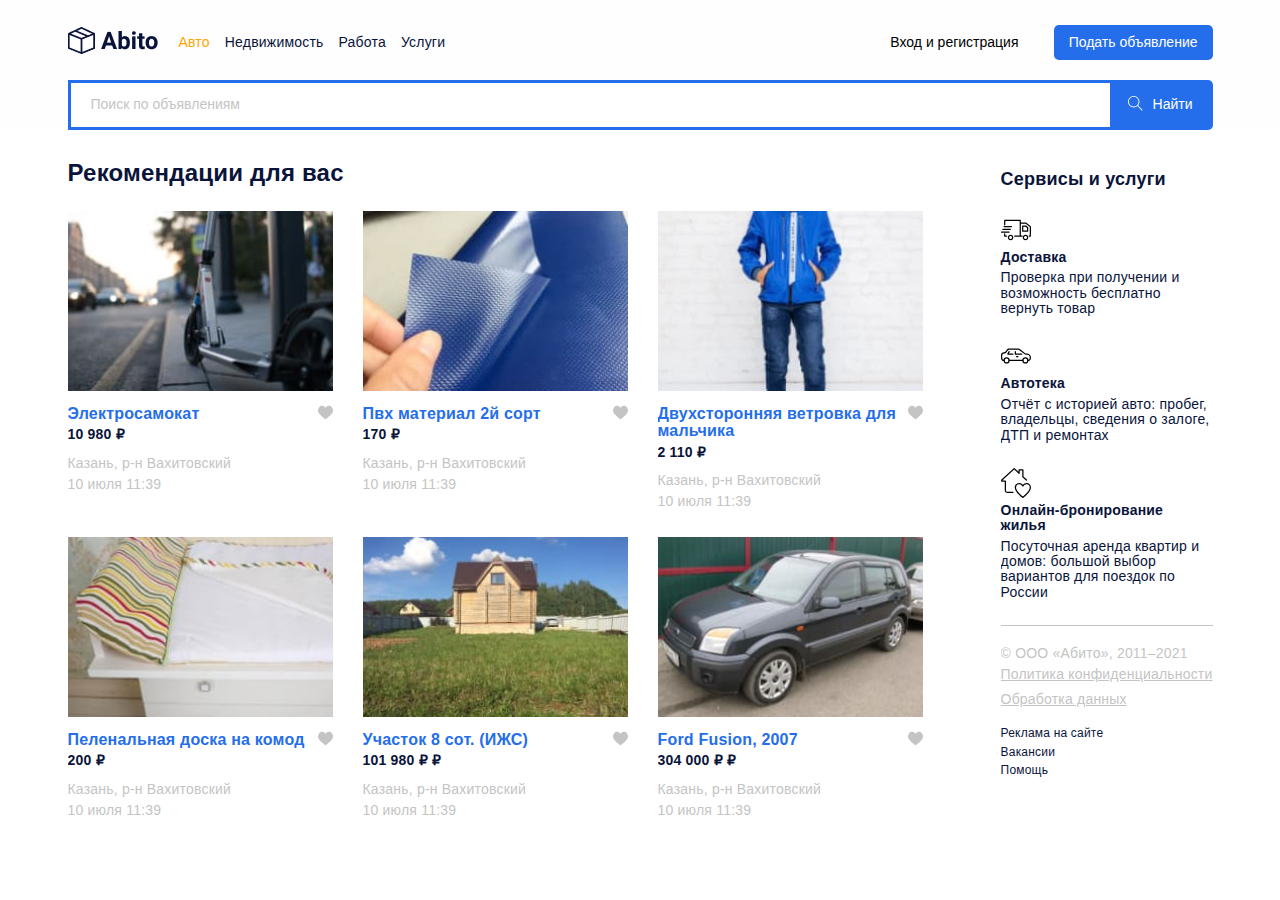
==== index.html @ f9b9673d "Add files via upload" ====
<!DOCTYPE html>
<html lang="ru">

<head>
    <meta charset="UTF-8">
    <meta http-equiv="X-UA-Compatible" content="IE=edge">
    <meta name="viewport" content="width=device-width, initial-scale=1.0">
    <title>Abito</title>
    <link rel="shortcut icon" href="images/favicon.png" type="image/x-icon">
    <link rel="shortcut icon" href="https://yoursite.ru/favicon.png" type="image/x-icon">
    <link rel="stylesheet" href="css/style.min.css">
</head>

<body>
    <header class="header">
        <div class="container">
            <nav class="menu">
                <div class="menu__bar">
                    <a class="menu__link" href="#">
                        <img class="menu__logo" src="images/logo.png" alt="logo">
                    </a>
                    <button class="menu__btn" type="button">
                        <span></span>
                        <span class="sr-only">open menu</span>
                    </button>
                    <ul class="menu__items">
                        <li class="menu__item">
                            <a class="menu__link menu__link--active" href="#">
                                Авто
                            </a>
                        </li>
                        <li class="menu__item">
                            <a class="menu__link" href="#">
                                Недвижимость
                            </a>
                        </li>
                        <li class="menu__item">
                            <a class="menu__link" href="#">
                                Работа
                            </a>
                        </li>
                        <li class="menu__item">
                            <a class="menu__link" href="#">
                                Услуги
                            </a>
                        </li>
                    </ul>
                </div>
                <div class="nav">
                    <button class="nav__link nav__link--registrar" type="button">
                        Вход и регистрация
                    </button>
                    <button class="nav__link nav__link--submit" type="button">
                        Подать объявление
                    </button>
                </div>
            </nav>

            <form class="form">
                <label class="sr-only" for="search-input">
                    Поиск по объявлениям</label>
                <input class="form__input" type="text" id="search-input" placeholder="Поиск по объявлениям" name="search" required>
                <button class="form__search">
                    Найти
                </button>
            </form>
        </div>
    </header>

    <main class="maim">
        <h1 class="sr-only">сайт для продаж вещей</h1>
        <section class="recommendations">
            <div class="container">
                <div class="recommendations__inner">
                    <div class="recommendations-card">
                        <h2 class="recommendations__title">
                            Рекомендации для вас
                        </h2>
                        <ul class="recommendations__list">
                            <li class="recommendations__item">
                                <article class="recommendations__card product-card">
                                    <a class="recommendations__link" href="product.html">
                                        <img class="recommendations__img" src="images/recommendations/1.jpg" alt="Электросамокат">
                                    </a>
                                    <div class="recommendations__inner">

                                        <a class="recommendatoons__link" href="product.html">
                                            <h3 class="recommendations__subtitle">
                                                Электросамокат
                                            </h3>
                                        </a>
                                        <svg class="recommendations__svg">
                                            <path
                                                d=" M13.81 2.12631C13.0336 1.28414 11.9681 0.820312 10.8097 0.820312C9.94389 0.820312 9.15092 1.09406 8.45284 1.63387C8.10059 1.90636 7.78141 2.23972 7.5 2.62882C7.2187 2.23984 6.89941 1.90636
                                                6.54705 1.63387C5.84908 1.09406 5.05611 0.820312 4.19025 0.820312C3.03188 0.820312 1.96632 1.28414 1.18984 2.12631C0.42263 2.95864 0 4.09573 0 5.32825C0 6.59683 0.472755 7.75806 1.48773 8.98281C2.39571 10.0784
                                                3.70068 11.1905 5.21187 12.4783C5.72788 12.9181 6.31279 13.4166 6.92013 13.9476C7.08057 14.0881 7.28645 14.1655 7.5 14.1655C7.71343 14.1655 7.91943 14.0881 8.07964 13.9478C8.68698 13.4167 9.27223 12.918 9.78848
                                                12.478C11.2994 11.1904 12.6044 10.0784 13.5124 8.9827C14.5274 7.75806 15 6.59683 15 5.32814C15 4.09573 14.5774 2.95864 13.81 2.12631Z "
                                                fill=" #C4C4C4 " />
                                        </svg>
                                        <span class="sr-only">favorites</span>
                                    </div>
                                    <p class="recommendations__price">
                                        10 980 <span>₽</span>
                                    </p>
                                    <p class="recommendations__info">
                                        Казань, р-н Вахитовский
                                        <time class="recommendations__time" datetime="2021-07-23T19:11:39+03:00">
                                            10 июля 11:39
                                        </time>
                                    </p>
                                </article>
                            </li>
                            <li class="recommendations__item">
                                <article class="recommendations__card product-card">
                                    <a class="recommendations__link" href="product.html">
                                        <img class="recommendations__img" src=" images/recommendations/2.jpg" alt="материал">
                                    </a>
                                    <div class="recommendations__inner">
                                        <a class="recommendatoons__link" href="product.html">
                                            <h3 class="recommendations__subtitle">
                                                Пвх материал 2й сорт
                                            </h3>
                                        </a>
                                        <svg class="recommendations__svg">
                                            <path
                                                d=" M13.81 2.12631C13.0336 1.28414 11.9681 0.820312 10.8097 0.820312C9.94389 0.820312 9.15092 1.09406 8.45284 1.63387C8.10059 1.90636 7.78141 2.23972 7.5 2.62882C7.2187 2.23984 6.89941 1.90636
                                                6.54705 1.63387C5.84908 1.09406 5.05611 0.820312 4.19025 0.820312C3.03188 0.820312 1.96632 1.28414 1.18984 2.12631C0.42263 2.95864 0 4.09573 0 5.32825C0 6.59683 0.472755 7.75806 1.48773 8.98281C2.39571 10.0784
                                                3.70068 11.1905 5.21187 12.4783C5.72788 12.9181 6.31279 13.4166 6.92013 13.9476C7.08057 14.0881 7.28645 14.1655 7.5 14.1655C7.71343 14.1655 7.91943 14.0881 8.07964 13.9478C8.68698 13.4167 9.27223 12.918 9.78848
                                                12.478C11.2994 11.1904 12.6044 10.0784 13.5124 8.9827C14.5274 7.75806 15 6.59683 15 5.32814C15 4.09573 14.5774 2.95864 13.81 2.12631Z "
                                                fill=" #C4C4C4 " />
                                        </svg>
                                        <span class="sr-only">favorites</span>
                                    </div>
                                    <p class="recommendations__price">
                                        170 <span>₽</span>
                                    </p>
                                    <p class="recommendations__info">
                                        Казань, р-н Вахитовский
                                        <time class="recommendations__time" datetime="2021-07-23T19:11:39+03:00">
                                            10 июля 11:39
                                        </time>
                                        <!--тут возможно не правильная структура с описанием и отступ там лин хейдж-->
                                    </p>
                                </article>
                            </li>
                            <li class="recommendations__item">
                                <article class="recommendations__card product-card">
                                    <a class="recommendations__link" href="product.html">
                                        <img class="recommendations__img" src="images/recommendations/3.jpg" alt="Электросамокат">
                                    </a>
                                    <div class="recommendations__inner">
                                        <a class="recommendatoons__link" href="product.html">
                                            <h3 class="recommendations__subtitle ">
                                                Двухсторонняя ветровка для мальчика
                                            </h3>
                                        </a>
                                        <svg class="recommendations__svg">
                                            <path
                                                d=" M13.81 2.12631C13.0336 1.28414 11.9681 0.820312 10.8097 0.820312C9.94389 0.820312 9.15092 1.09406 8.45284 1.63387C8.10059 1.90636 7.78141 2.23972 7.5 2.62882C7.2187 2.23984 6.89941 1.90636 6.54705
                                                1.63387C5.84908 1.09406 5.05611 0.820312 4.19025 0.820312C3.03188 0.820312 1.96632 1.28414 1.18984 2.12631C0.42263 2.95864 0 4.09573 0 5.32825C0 6.59683 0.472755 7.75806 1.48773 8.98281C2.39571 10.0784 3.70068
                                                11.1905 5.21187 12.4783C5.72788 12.9181 6.31279 13.4166 6.92013 13.9476C7.08057 14.0881 7.28645 14.1655 7.5 14.1655C7.71343 14.1655 7.91943 14.0881 8.07964 13.9478C8.68698 13.4167 9.27223 12.918 9.78848 12.478C11.2994
                                                11.1904 12.6044 10.0784 13.5124 8.9827C14.5274 7.75806 15 6.59683 15 5.32814C15 4.09573 14.5774 2.95864 13.81 2.12631Z "
                                                fill=" #C4C4C4 " />
                                        </svg>
                                        <span class="sr-only">favorites</span>
                                    </div>
                                    <p class="recommendations__price">
                                        2 110 <span>₽</span>
                                    </p>
                                    <p class="recommendations__info">
                                        Казань, р-н Вахитовский

                                        <time class="recommendations__time" datetime="2021-07-23T19:11:39+03:00">
                                            10 июля 11:39
                                        </time>
                                    </p>
                                </article>
                            </li>
                            <li class="recommendations__item">
                                <article class="recommendations__card product-card">
                                    <a class="recommendations__link" href="product.html">
                                        <img class="recommendations__img" src=" images/recommendations/4.jpg" alt="Электросамокат">
                                    </a>
                                    <div class="recommendations__inner">
                                        <a class="recommendations__link" href="product.html">
                                            <h3 class="recommendations__subtitle">
                                                Пеленальная доска на комод
                                            </h3>
                                        </a>
                                        <svg class="recommendations__svg">
                                            <path
                                                d=" M13.81 2.12631C13.0336 1.28414 11.9681 0.820312 10.8097 0.820312C9.94389 0.820312 9.15092 1.09406 8.45284 1.63387C8.10059 1.90636 7.78141 2.23972 7.5 2.62882C7.2187 2.23984
                                                6.89941 1.90636 6.54705 1.63387C5.84908 1.09406 5.05611 0.820312 4.19025 0.820312C3.03188 0.820312 1.96632 1.28414 1.18984 2.12631C0.42263 2.95864 0 4.09573 0 5.32825C0 6.59683 0.472755 7.75806 1.48773 8.98281C2.39571
                                                10.0784 3.70068 11.1905 5.21187 12.4783C5.72788 12.9181 6.31279 13.4166 6.92013 13.9476C7.08057 14.0881 7.28645 14.1655 7.5 14.1655C7.71343 14.1655 7.91943 14.0881 8.07964 13.9478C8.68698 13.4167 9.27223 12.918
                                                9.78848 12.478C11.2994 11.1904 12.6044 10.0784 13.5124 8.9827C14.5274 7.75806 15 6.59683 15 5.32814C15 4.09573 14.5774 2.95864 13.81 2.12631Z "
                                                fill="#C4C4C4" />
                                        </svg>
                                        <span class="sr-only">favorites</span>
                                    </div>
                                    <p class="recommendations__price">
                                        200 <span>₽</span>
                                    </p>
                                    <p class="recommendations__info">
                                        Казань, р-н Вахитовский
                                        <time class="recommendations__time" datetime=" 2021-07-23T19:11:39+03:00">
                                            10 июля 11:39
                                        </time>
                                    </p>
                                </article>
                            </li>
                            <li class="recommendations__item">
                                <article class="recommendations__card product-card">
                                    <a class="recommendations__link" href="product.html">
                                        <img class="recommendations__img " src=" images/recommendations/5.jpg" alt="Участок 8 сот. (ИЖС)">
                                    </a>
                                    <div class="recommendations__inner">
                                        <a class="recommendations__link" href="product.html">
                                            <h3 class="recommendations__subtitle">
                                                Участок 8 сот. (ИЖС)
                                            </h3>
                                        </a>
                                        <svg class="recommendations__svg">
                                            <path
                                                d=" M13.81 2.12631C13.0336 1.28414 11.9681 0.820312 10.8097 0.820312C9.94389 0.820312 9.15092 1.09406 8.45284 1.63387C8.10059 1.90636 7.78141 2.23972 7.5 2.62882C7.2187 2.23984 6.89941 1.90636 6.54705
                                                1.63387C5.84908 1.09406 5.05611 0.820312 4.19025 0.820312C3.03188 0.820312 1.96632 1.28414 1.18984 2.12631C0.42263 2.95864 0 4.09573 0 5.32825C0 6.59683 0.472755 7.75806 1.48773 8.98281C2.39571 10.0784 3.70068
                                                11.1905 5.21187 12.4783C5.72788 12.9181 6.31279 13.4166 6.92013 13.9476C7.08057 14.0881 7.28645 14.1655 7.5 14.1655C7.71343 14.1655 7.91943 14.0881 8.07964 13.9478C8.68698 13.4167 9.27223 12.918 9.78848 12.478C11.2994
                                                11.1904 12.6044 10.0784 13.5124 8.9827C14.5274 7.75806 15 6.59683 15 5.32814C15 4.09573 14.5774 2.95864 13.81 2.12631Z "
                                                fill=" #C4C4C4 " />
                                        </svg>
                                        <span class="sr-only">favorites</span>
                                    </div>
                                    <p class="recommendations__price">
                                        101 980 ₽ <span>₽</span>
                                    </p>
                                    <p class="recommendations__info">
                                        Казань, р-н Вахитовский
                                        <time class="recommendations__time" datetime="2021-07-23T19:11:39+03:00">
                                            10 июля 11:39
                                        </time>
                                    </p>
                                </article>
                            </li>
                            <li class="recommendations__item">
                                <article class="recommendations__card product-card">
                                    <a class="recommendations__link" href=" # ">
                                        <img class="recommendations__img" src=" images/recommendations/6.jpg" alt="Ford Fusion, 2007">
                                    </a>
                                    <div class="recommendations__inner">
                                        <a class="recommendations__link" href="product.html">
                                            <h3 class="recommendations__subtitle">
                                                Ford Fusion, 2007
                                            </h3>
                                        </a>
                                        <svg class="recommendations__svg">
                                            <path
                                                d=" M13.81 2.12631C13.0336 1.28414 11.9681 0.820312 10.8097 0.820312C9.94389 0.820312 9.15092 1.09406 8.45284 1.63387C8.10059 1.90636 7.78141 2.23972 7.5 2.62882C7.2187 2.23984
                                                6.89941 1.90636 6.54705 1.63387C5.84908 1.09406 5.05611 0.820312 4.19025 0.820312C3.03188 0.820312 1.96632 1.28414 1.18984 2.12631C0.42263 2.95864 0 4.09573 0 5.32825C0 6.59683 0.472755 7.75806 1.48773 8.98281C2.39571
                                                10.0784 3.70068 11.1905 5.21187 12.4783C5.72788 12.9181 6.31279 13.4166 6.92013 13.9476C7.08057 14.0881 7.28645 14.1655 7.5 14.1655C7.71343 14.1655 7.91943 14.0881 8.07964 13.9478C8.68698 13.4167 9.27223 12.918
                                                9.78848 12.478C11.2994 11.1904 12.6044 10.0784 13.5124 8.9827C14.5274 7.75806 15 6.59683 15 5.32814C15 4.09573 14.5774 2.95864 13.81 2.12631Z "
                                                fill=" #C4C4C4 " />
                                        </svg>
                                        <span class="sr-only">favorites</span>
                                    </div>
                                    <p class="recommendations__price">
                                        304 000 ₽ <span>₽</span>
                                    </p>

                                    <p class="recommendations__info">
                                        Казань, р-н Вахитовский
                                        <time class="recommendations__time" datetime=" 2021-07-23T19:11:39+03:00">
                                            10 июля 11:39
                                        </time>
                                    </p>
                                </article>
                            </li>
                        </ul>
                    </div>

                    <aside class="services">
                        <h2 class="services__title">
                            Сервисы и услуги
                        </h2>
                        <ul class="services__list">
                            <li class="services__item services__item--delivery">
                                <h3 class="services__subtitle">
                                    Доставка
                                </h3>
                                <div class="services__text">
                                    <p>
                                        Проверка при получении и возможность бесплатно вернуть товар
                                    </p>
                                </div>
                            </li>

                            <li class="services__item services__item--sedan">
                                <h3 class="services__subtitle">
                                    Автотека
                                </h3>

                                <div class="services__text">
                                    <p>
                                        Отчёт с историей авто: пробег, владельцы, сведения о залоге, ДТП и ремонтах
                                    </p>
                                </div>
                            </li>

                            <li class="services__item  services__item--booking">
                                <h3 class="services__subtitle ">
                                    Онлайн-бронирование жилья
                                </h3>

                                <div class="services__text">
                                    <p>
                                        Посуточная аренда квартир и домов: большой выбор вариантов для поездок по России
                                    </p>
                                </div>
                            </li>
                        </ul>


                        <div class="nav-bar">
                            <div class="nav-bar__info">
                                <span>
                                    © ООО «Абито», 2011–2021
                                </span>
                                <span>
                                    <a class="nav-bar__link  nav-bar__link--decoration" href="#">
                                        Политика конфиденциальности
                                    </a>
                                </span>
                                <span>
                                    <a class="nav-bar__link nav-bar__link--decoration" href="#">
                                        Обработка данных
                                    </a>
                                </span>
                            </div>
                            <ul class="nav-bar__links">
                                <li class="nav-bar__item">
                                    <a class="nav-bar__link" href="#">
                                        Реклама на сайте
                                    </a>
                                </li>
                                <li class="nav-bar__item">
                                    <a class=" nav-bar__link" href="#">
                                        Вакансии
                                    </a>
                                </li>
                                <li class="nav-bar__item ">
                                    <a class="nav-bar__link" href="#">
                                        Помощь
                                    </a>
                                </li>
                            </ul>
                        </div>
                    </aside>
                </div>
            </div>
        </section>
    </main>



    <script src="js/main.min.js"></script>
</body>

</html>
---- css/style.min.css ----
@font-face{font-family:'Roboto';font-weight:700;font-style:normal;src:url("./fonts/Roboto-Bold.woff2") format("woff2"),url("./fonts/Roboto-Bold.woff") format("woff");font-display:swap}@font-face{font-family:'Roboto';font-weight:400;font-style:normal;src:url("./fonts/Regular-Bold.woff2") format("woff2"),url("./fonts/Regular-Bold.woff") format("woff");font-display:swap}html{-webkit-box-sizing:border-box;box-sizing:border-box}*,*::after,*::before{-webkit-box-sizing:inherit;box-sizing:inherit}ul,ol{padding:0}a{text-decoration:none;color:inherit}body,h1,h2,h3,h4,h5,h6,p,ul,ol,li,figure,figcaption,blockquote,dl,dd{margin:0}ul{list-style:none}img{max-width:100%}input,button,textarea,select{font:inherit}button{cursor:pointer}.slick-slider{position:relative;display:block;-webkit-box-sizing:border-box;box-sizing:border-box;-webkit-touch-callout:none;-webkit-user-select:none;-moz-user-select:none;-ms-user-select:none;user-select:none;-ms-touch-action:pan-y;touch-action:pan-y;-webkit-tap-highlight-color:transparent}.slick-list{position:relative;overflow:hidden;display:block;margin:0;padding:0}.slick-list:focus{outline:none}.slick-list.dragging{cursor:pointer;cursor:hand}.slick-slider .slick-track,.slick-slider .slick-list{-webkit-transform:translate3d(0, 0, 0);-ms-transform:translate3d(0, 0, 0);transform:translate3d(0, 0, 0)}.slick-track{position:relative;left:0;top:0;display:block;margin-left:auto;margin-right:auto}.slick-track:before,.slick-track:after{content:"";display:table}.slick-track:after{clear:both}.slick-loading .slick-track{visibility:hidden}.slick-slide{float:left;height:100%;min-height:1px;display:none}[dir="rtl"] .slick-slide{float:right}.slick-slide img{display:block}.slick-slide.slick-loading img{display:none}.slick-slide.dragging img{pointer-events:none}.slick-initialized .slick-slide{display:block}.slick-loading .slick-slide{visibility:hidden}.slick-vertical .slick-slide{display:block;height:auto;border:1px solid transparent}.slick-arrow.slick-hidden{display:none}.jq-ry-container{position:relative;padding:0 5px;line-height:0;display:block;cursor:pointer;-webkit-box-sizing:content-box;box-sizing:content-box;direction:ltr}.jq-ry-container[readonly="readonly"]{cursor:default}.jq-ry-container>.jq-ry-group-wrapper{position:relative;width:100%}.jq-ry-container>.jq-ry-group-wrapper>.jq-ry-group{position:relative;line-height:0;z-index:10;white-space:nowrap}.jq-ry-container>.jq-ry-group-wrapper>.jq-ry-group>svg{display:inline-block}.jq-ry-container>.jq-ry-group-wrapper>.jq-ry-group.jq-ry-normal-group{width:100%}.jq-ry-container>.jq-ry-group-wrapper>.jq-ry-group.jq-ry-rated-group{width:0;z-index:11;position:absolute;top:0;left:0;overflow:hidden}html,body{height:100%}body{font-size:14px;line-height:1.1;font-family:"Roboto",sans-serif;color:#0A143A;font-weight:400;letter-spacing:0.2px}.sr-only{position:absolute;width:1px;height:1px;padding:0;margin:-1px;overflow:hidden;clip:rect(0, 0, 0, 0);white-space:nowrap;border:0}.container{max-width:1175px;margin:0 auto;padding:0 15px}.advertising-two{margin-bottom:25px}.header{position:fixed;top:0;left:0;right:0;z-index:999;background-color:#fefefe}.menu{margin-bottom:20px;padding:25px 0 0 0;display:-webkit-box;display:-ms-flexbox;display:flex;-webkit-box-pack:justify;-ms-flex-pack:justify;justify-content:space-between;-webkit-box-align:center;-ms-flex-align:center;align-items:center;outline-color:#000000;outline-offset:5px}.menu__btn{display:none}.menu__items{display:-webkit-box;display:-ms-flexbox;display:flex}.menu__item:not(:last-child){margin-right:15px}.menu__logo{margin-right:20px}.menu__link{-webkit-transition:color 0.5s;-o-transition:color 0.5s;transition:color 0.5s;z-index:100;-webkit-line-clamp:1;-webkit-box-orient:vertical;overflow:hidden}.menu__link:focus{color:#f0f}.menu__link:hover{color:orange}.menu__link:active{color:#fb0909}.menu__link--active{color:orange}.menu__bar{display:-webkit-box;display:-ms-flexbox;display:flex;-webkit-box-align:center;-ms-flex-align:center;align-items:center}.nav__link{border:none;-webkit-transition:color 0.5s;-o-transition:color 0.5s;transition:color 0.5s;-webkit-line-clamp:1;-webkit-box-orient:vertical;overflow:hidden}.nav__link--active{color:orange}.nav__link--registrar{background-color:transparent;-webkit-transition:color 0.5s;-o-transition:color 0.5s;transition:color 0.5s}.nav__link--registrar:focus{outline:solid #0A143A}.nav__link--registrar:hover{color:#14B4BE}.nav__link--registrar:active{color:#fb0909}.nav__link--submit{padding:10px 15px;background-color:#256EEB;border-radius:5px;color:white;-webkit-transition:background-color 0.5s;-o-transition:background-color 0.5s;transition:background-color 0.5s}.nav__link--submit:focus{outline:solid #0A143A}.nav__link--submit:hover{background-color:#91b200}.nav__link--submit:active{color:#fb0909}.nav__link:not(:last-child){margin-right:25px}.form{display:-webkit-box;display:-ms-flexbox;display:flex}.form__input{padding:14px 20px 14px 20px;max-width:1335px;border:3px solid #256EEB;width:100%;display:-webkit-box;-webkit-line-clamp:3;-webkit-box-orient:vertical;overflow:hidden}.form__input::-webkit-input-placeholder{color:#C4C4C4}.form__input::-moz-placeholder{color:#C4C4C4}.form__input:-ms-input-placeholder{color:#C4C4C4}.form__input::-ms-input-placeholder{color:#C4C4C4}.form__input::placeholder{color:#C4C4C4}.form__search{position:relative;padding:16px 20px 16px 40px;background-color:#256EEB;color:#fff;border:none;border-radius:0px 5px 5px 0px;-webkit-transition:background-color 0.5s;-o-transition:background-color 0.5s;transition:background-color 0.5s}.form__search::before{content:'';position:absolute;top:16px;left:15px;height:15px;width:15px;background-image:url("../images/icons/search.svg")}.form__search:focus{outline:solid #0A143A}.form__search:hover{background-color:#91b200}.form__search:active{color:#fb0909}.recommendations{display:block;padding-top:160px}.recommendations__title{font-weight:700;font-size:24px;margin-bottom:25px;display:-webkit-box;-webkit-line-clamp:3;-webkit-box-orient:vertical;overflow:hidden}.recommendations__list{display:-webkit-box;display:-ms-flexbox;display:flex;-ms-flex-wrap:wrap;flex-wrap:wrap;max-width:885px;margin-left:-15px}.recommendations__item{max-width:265px;margin:0 15px 20px}.recommendations__img{width:265px;height:180px;margin-bottom:10px;-o-object-fit:cover;object-fit:cover;-webkit-transition:opacity 0.5s;-o-transition:opacity 0.5s;transition:opacity 0.5s}.recommendations__img:focus{outline:solid #0A143A}.recommendations__img:hover{opacity:0.7}.recommendations__img:active{color:#fb0909}.recommendations__inner{display:-webkit-box;display:-ms-flexbox;display:flex;-webkit-box-pack:justify;-ms-flex-pack:justify;justify-content:space-between}.recommendations__subtitle{color:#256EEB;font-weight:700;font-size:16px;margin-bottom:5px;width:245px;-webkit-transition:color 0.5s;-o-transition:color 0.5s;transition:color 0.5s;display:-webkit-box;-webkit-line-clamp:3;-webkit-box-orient:vertical;overflow:hidden}.recommendations__subtitle:focus{outline:solid #0A143A}.recommendations__subtitle:hover{color:#14B4BE}.recommendations__subtitle:active{color:#fb0909}.recommendations__svg path{-webkit-transition:fill 0.5s;-o-transition:fill 0.5s;transition:fill 0.5s}.recommendations__svg path:hover{fill:#256EEB}.recommendations__svg{width:15px;height:15px;cursor:pointer}.recommendations__time{display:block}.recommendations__price{margin-bottom:10px;font-weight:700;display:-webkit-box;-webkit-line-clamp:3;-webkit-box-orient:vertical;overflow:hidden}.recommendations__info{color:#C4C4C4;margin-bottom:5px;line-height:1.5;display:-webkit-box;-webkit-line-clamp:3;-webkit-box-orient:vertical;overflow:hidden}.services__title{padding-top:10px;font-size:18px;font-weight:700;margin-bottom:25px;-webkit-line-clamp:1;-webkit-box-orient:vertical;overflow:hidden}.services__text{display:-webkit-box;-webkit-line-clamp:5;-webkit-box-orient:vertical;overflow:hidden}.services__list{margin-bottom:20px;max-width:245px;border-bottom:1px solid #C4C4C4}.services__item{padding-top:35px;margin-bottom:25px;position:relative;background-repeat:no-repeat;max-width:210px}.services__item::before{content:"";position:absolute;top:0;right:0;background-size:cover;height:30px;width:30px}.services__item--delivery{background-image:url("../images/icons/delivery.svg")}.services__item--sedan{background-image:url("../images/icons/sedan.svg")}.services__item--booking{background-image:url("../images/icons/booking.svg")}.services__subtitle{font-weight:700;margin-bottom:5px;font-size:14px}.nav-bar{max-width:230px}.nav-bar__links{font-size:12px}.nav-bar__link{margin-bottom:5px;-webkit-transition:color 0.5s;-o-transition:color 0.5s;transition:color 0.5s;display:-webkit-box;-webkit-line-clamp:3;-webkit-box-orient:vertical;overflow:hidden}.nav-bar__link:focus{outline:solid #0A143A}.nav-bar__link:hover{color:#14B4BE}.nav-bar__link:active{color:#fb0909}.nav-bar__item{margin-bottom:5px}.nav-bar__info{margin-bottom:15px;color:#C4C4C4}.nav-bar__info span{margin-bottom:5px;display:block;display:-webkit-box;-webkit-line-clamp:3;-webkit-box-orient:vertical;overflow:hidden}.nav-bar__link--decoration{text-decoration:underline}.product-info{padding-top:160px;display:-webkit-box;display:-ms-flexbox;display:flex;-webkit-box-pack:justify;-ms-flex-pack:justify;justify-content:space-between;-ms-flex-wrap:wrap;flex-wrap:wrap}.product-slider{max-width:460px;margin-right:30px;margin-bottom:30px}.product-slider__title{font-size:24px;font-weight:700;margin-bottom:25px;display:-webkit-box;-webkit-line-clamp:3;-webkit-box-orient:vertical;overflow:hidden}.product-slider__big{max-width:460px;height:357px;margin-bottom:15px}.product-slider__images{max-width:460px;height:357px}.product-slider__small{height:55px;margin-bottom:30px}.product-slider__small .slick-slide{width:68px;height:60px;margin-right:10px;cursor:pointer}.product-slider__small .slick-list{max-width:380px}.product-slider__img{width:68px;height:63px;-o-object-fit:cover;object-fit:cover}.product-slider__text{line-height:1.3}.product-slider__text span{display:-webkit-box;-webkit-line-clamp:2;-webkit-box-orient:vertical;overflow:hidden}.seller{max-width:264px}.seller__price{font-weight:700;font-size:24px;margin-bottom:25px;display:block;display:-webkit-box;-webkit-line-clamp:2;-webkit-box-orient:vertical;overflow:hidden}.seller__info{margin-bottom:30px;position:relative}.seller__img{content:"";position:absolute;top:0;right:5px;height:50px;width:50px;background-size:cover;background-repeat:no-repeat}.seller__name{font-weight:700;padding-bottom:5px;display:block;display:-webkit-box;-webkit-line-clamp:2;-webkit-box-orient:vertical;overflow:hidden}.seller__inner{display:-webkit-box;display:-ms-flexbox;display:flex}.seller__status{font-size:12px}.seller__review{color:#C4C4C4;-webkit-transition:color 0.5s;-o-transition:color 0.5s;transition:color 0.5s}.seller__review:focus{outline:solid black}.seller__review:hover{color:#00B2A0}.seller__review:active{color:#fb0909}.seller__button{border:none;border-radius:5px;color:#fff;-webkit-transition:background-color 0.5s;-o-transition:background-color 0.5s;transition:background-color 0.5s}.seller__button:focus{outline:#0A143A}.seller__button:hover{background-color:#91b200}.seller__button:active{color:#fb0909}.seller__button--tel{background-color:#256EEB;padding:19px 70px;margin-bottom:15px}.seller__button--email{background-color:#14B4BE;padding:19px 60px}.jq-ry-container>.jq-ry-group-wrapper>.jq-ry-group>svg{width:10px;height:10px;margin-bottom:5px}.jq-ry-container{width:54px;padding:0}.aside{max-width:265px}.advertising{margin-bottom:20px;border-bottom:1px solid #C4C4C4}.advertising__img{-o-object-fit:cover;object-fit:cover;max-width:265px;height:185px}@media (max-width: 1175px){.recommendations__title{text-align:center;margin-bottom:20px}.recommendations__inner{display:block}.recommendations__list{margin:0 auto;max-width:-webkit-max-content;max-width:-moz-max-content;max-width:max-content;-webkit-box-pack:center;-ms-flex-pack:center;justify-content:center}.recommendations__subtitle{margin-bottom:10px}.recommendations__priсe{padding-top:10px}.services{margin-bottom:20px}.services__list{margin:0 auto 20px;max-width:-webkit-max-content;max-width:-moz-max-content;max-width:max-content;display:-webkit-box;display:-ms-flexbox;display:flex}.services__item{max-width:265px}.services__item:not(:last-child){margin-right:30px}.services__title{text-align:center;margin-bottom:20px}.nav-bar__info{margin-bottom:20px;color:#C4C4C4}.nav-bar__links{font-size:12px}.product-slider__title{margin-bottom:20px}.product-slider__small{height:55px;margin-bottom:20px}.product-slider__big{height:360px}.seller{margin-right:30px}.seller__button--tel{margin-bottom:20px}.seller__info{margin-bottom:20px}.seller__price{margin-bottom:20px}.nav-bar{margin:0 auto}.advertising-two{margin-bottom:20px}}@media (max-width: 992px){.seller{-webkit-box-ordinal-group:2;-ms-flex-order:1;order:1;padding-bottom:10px;margin-right:0px}}@media (max-width: 805px){.menu{-webkit-box-ordinal-group:2;-ms-flex-order:1;order:1;display:block;margin-bottom:0px;padding:10px 0 0 0}.menu__bar{-webkit-box-pack:justify;-ms-flex-pack:justify;justify-content:space-between;margin-bottom:20px;padding-top:10px}.menu__items{-webkit-transform:translateY(-200%);-ms-transform:translateY(-200%);transform:translateY(-200%);position:absolute;top:0px;width:100%;left:0;display:block;text-align:center;z-index:5;background-color:#edf1f4;-webkit-transition:-webkit-transform 1s;transition:-webkit-transform 1s;-o-transition:transform 1s;transition:transform 1s;transition:transform 1s, -webkit-transform 1s;padding:60px 0 60px}.menu__items.menu__items--active{-webkit-transform:translateY(0%);-ms-transform:translateY(0%);transform:translateY(0%)}.menu__item{margin-bottom:10px;width:100%;margin-right:0}.menu__link{display:block}.menu__btn{width:30px;height:22px;position:relative;border:none;display:-webkit-box;display:-ms-flexbox;display:flex;-webkit-box-pack:justify;-ms-flex-pack:justify;justify-content:space-between;-webkit-box-align:center;-ms-flex-align:center;align-items:center;background-color:transparent;padding:0;z-index:10}.menu__btn span{height:3px;width:100%;background-color:#000000}.menu__btn::before,.menu__btn::after{position:absolute;content:'';height:3px;width:100%;background-color:#000000}.menu__btn::before{content:'';top:0}.menu__btn::after{bottom:0}.nav{display:none}.services{padding-bottom:30px}.services__list{display:block}.services__item{margin-right:0px}.product-info{-webkit-box-pack:center;-ms-flex-pack:center;justify-content:center}.product-slider{max-width:100%;margin:0 30px 30px}.product-slider__title{text-align:center}.product-slider__small{-webkit-box-pack:center;-ms-flex-pack:center;justify-content:center;display:-webkit-box;display:-ms-flexbox;display:flex}.product-slider__text{margin:0 auto;max-width:395px}.product-slider__img{width:68px;height:68px}.seller{margin:0 30px 30px;-webkit-box-ordinal-group:1;-ms-flex-order:0;order:0}.aside{margin:0 30px}.nav-bar{max-width:290px}}@media (max-width: 570px){.header{margin-bottom:30px}.services__item:not(:last-child){margin-right:0px}.product-slider__title{font-size:20px}.product-slider__big{max-width:315px;margin:0 auto 15px;height:auto}.product-slider__images{height:250px}.product-slider__img{width:48px;height:48px}.product-slider__small{margin-bottom:15px}.seller{margin:0 0 30px 0}.seller__price{font-size:20px}.product-slider__small .slick-list{max-width:290px}.product-slider__small .slick-slide{width:50px}.nav-bar{max-width:270px}.nav-bar__info{margin:20px auto}}
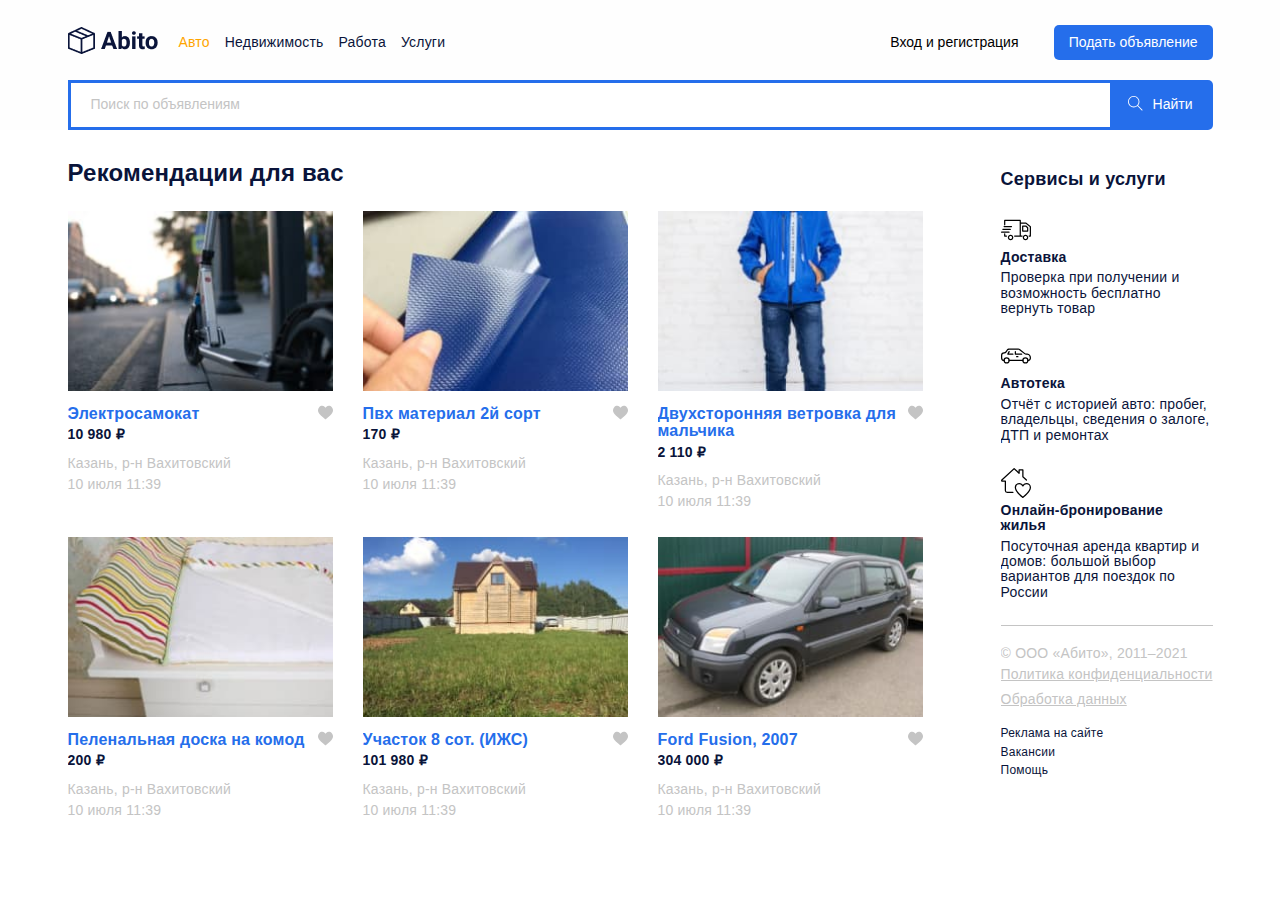
==== commit f884d4db: "Add files via upload" ====
--- a/index.html
+++ b/index.html
@@ -19,7 +19,7 @@
                     <a class="menu__link" href="#">
                         <img class="menu__logo" src="images/logo.png" alt="logo">
                     </a>
-                    <button class="menu__btn" type="button">
+                    <button class="menu__btn menu__btn--active" type="button">
                         <span></span>
                         <span class="sr-only">open menu</span>
                     </button>
@@ -82,8 +82,7 @@
                                     <a class="recommendations__link" href="product.html">
                                         <img class="recommendations__img" src="images/recommendations/1.jpg" alt="Электросамокат">
                                     </a>
-                                    <div class="recommendations__inner">
-
+                                    <div class="recommendations__box">
                                         <a class="recommendatoons__link" href="product.html">
                                             <h3 class="recommendations__subtitle">
                                                 Электросамокат
@@ -115,7 +114,7 @@
                                     <a class="recommendations__link" href="product.html">
                                         <img class="recommendations__img" src=" images/recommendations/2.jpg" alt="материал">
                                     </a>
-                                    <div class="recommendations__inner">
+                                    <div class="recommendations__box">
                                         <a class="recommendatoons__link" href="product.html">
                                             <h3 class="recommendations__subtitle">
                                                 Пвх материал 2й сорт
@@ -148,7 +147,7 @@
                                     <a class="recommendations__link" href="product.html">
                                         <img class="recommendations__img" src="images/recommendations/3.jpg" alt="Электросамокат">
                                     </a>
-                                    <div class="recommendations__inner">
+                                    <div class="recommendations__box">
                                         <a class="recommendatoons__link" href="product.html">
                                             <h3 class="recommendations__subtitle ">
                                                 Двухсторонняя ветровка для мальчика
@@ -181,7 +180,7 @@
                                     <a class="recommendations__link" href="product.html">
                                         <img class="recommendations__img" src=" images/recommendations/4.jpg" alt="Электросамокат">
                                     </a>
-                                    <div class="recommendations__inner">
+                                    <div class="recommendations__box">
                                         <a class="recommendations__link" href="product.html">
                                             <h3 class="recommendations__subtitle">
                                                 Пеленальная доска на комод
@@ -213,7 +212,7 @@
                                     <a class="recommendations__link" href="product.html">
                                         <img class="recommendations__img " src=" images/recommendations/5.jpg" alt="Участок 8 сот. (ИЖС)">
                                     </a>
-                                    <div class="recommendations__inner">
+                                    <div class="recommendations__box">
                                         <a class="recommendations__link" href="product.html">
                                             <h3 class="recommendations__subtitle">
                                                 Участок 8 сот. (ИЖС)
@@ -230,7 +229,7 @@
                                         <span class="sr-only">favorites</span>
                                     </div>
                                     <p class="recommendations__price">
-                                        101 980 ₽ <span>₽</span>
+                                        101 980 <span>₽</span>
                                     </p>
                                     <p class="recommendations__info">
                                         Казань, р-н Вахитовский
@@ -245,7 +244,7 @@
                                     <a class="recommendations__link" href=" # ">
                                         <img class="recommendations__img" src=" images/recommendations/6.jpg" alt="Ford Fusion, 2007">
                                     </a>
-                                    <div class="recommendations__inner">
+                                    <div class="recommendations__box">
                                         <a class="recommendations__link" href="product.html">
                                             <h3 class="recommendations__subtitle">
                                                 Ford Fusion, 2007
@@ -262,7 +261,7 @@
                                         <span class="sr-only">favorites</span>
                                     </div>
                                     <p class="recommendations__price">
-                                        304 000 ₽ <span>₽</span>
+                                        304 000 <span>₽</span>
                                     </p>
 
                                     <p class="recommendations__info">
--- a/css/style.min.css
+++ b/css/style.min.css
@@ -1 +1 @@
-@font-face{font-family:'Roboto';font-weight:700;font-style:normal;src:url("./fonts/Roboto-Bold.woff2") format("woff2"),url("./fonts/Roboto-Bold.woff") format("woff");font-display:swap}@font-face{font-family:'Roboto';font-weight:400;font-style:normal;src:url("./fonts/Regular-Bold.woff2") format("woff2"),url("./fonts/Regular-Bold.woff") format("woff");font-display:swap}html{-webkit-box-sizing:border-box;box-sizing:border-box}*,*::after,*::before{-webkit-box-sizing:inherit;box-sizing:inherit}ul,ol{padding:0}a{text-decoration:none;color:inherit}body,h1,h2,h3,h4,h5,h6,p,ul,ol,li,figure,figcaption,blockquote,dl,dd{margin:0}ul{list-style:none}img{max-width:100%}input,button,textarea,select{font:inherit}button{cursor:pointer}.slick-slider{position:relative;display:block;-webkit-box-sizing:border-box;box-sizing:border-box;-webkit-touch-callout:none;-webkit-user-select:none;-moz-user-select:none;-ms-user-select:none;user-select:none;-ms-touch-action:pan-y;touch-action:pan-y;-webkit-tap-highlight-color:transparent}.slick-list{position:relative;overflow:hidden;display:block;margin:0;padding:0}.slick-list:focus{outline:none}.slick-list.dragging{cursor:pointer;cursor:hand}.slick-slider .slick-track,.slick-slider .slick-list{-webkit-transform:translate3d(0, 0, 0);-ms-transform:translate3d(0, 0, 0);transform:translate3d(0, 0, 0)}.slick-track{position:relative;left:0;top:0;display:block;margin-left:auto;margin-right:auto}.slick-track:before,.slick-track:after{content:"";display:table}.slick-track:after{clear:both}.slick-loading .slick-track{visibility:hidden}.slick-slide{float:left;height:100%;min-height:1px;display:none}[dir="rtl"] .slick-slide{float:right}.slick-slide img{display:block}.slick-slide.slick-loading img{display:none}.slick-slide.dragging img{pointer-events:none}.slick-initialized .slick-slide{display:block}.slick-loading .slick-slide{visibility:hidden}.slick-vertical .slick-slide{display:block;height:auto;border:1px solid transparent}.slick-arrow.slick-hidden{display:none}.jq-ry-container{position:relative;padding:0 5px;line-height:0;display:block;cursor:pointer;-webkit-box-sizing:content-box;box-sizing:content-box;direction:ltr}.jq-ry-container[readonly="readonly"]{cursor:default}.jq-ry-container>.jq-ry-group-wrapper{position:relative;width:100%}.jq-ry-container>.jq-ry-group-wrapper>.jq-ry-group{position:relative;line-height:0;z-index:10;white-space:nowrap}.jq-ry-container>.jq-ry-group-wrapper>.jq-ry-group>svg{display:inline-block}.jq-ry-container>.jq-ry-group-wrapper>.jq-ry-group.jq-ry-normal-group{width:100%}.jq-ry-container>.jq-ry-group-wrapper>.jq-ry-group.jq-ry-rated-group{width:0;z-index:11;position:absolute;top:0;left:0;overflow:hidden}html,body{height:100%}body{font-size:14px;line-height:1.1;font-family:"Roboto",sans-serif;color:#0A143A;font-weight:400;letter-spacing:0.2px}.sr-only{position:absolute;width:1px;height:1px;padding:0;margin:-1px;overflow:hidden;clip:rect(0, 0, 0, 0);white-space:nowrap;border:0}.container{max-width:1175px;margin:0 auto;padding:0 15px}.advertising-two{margin-bottom:25px}.header{position:fixed;top:0;left:0;right:0;z-index:999;background-color:#fefefe}.menu{margin-bottom:20px;padding:25px 0 0 0;display:-webkit-box;display:-ms-flexbox;display:flex;-webkit-box-pack:justify;-ms-flex-pack:justify;justify-content:space-between;-webkit-box-align:center;-ms-flex-align:center;align-items:center;outline-color:#000000;outline-offset:5px}.menu__btn{display:none}.menu__items{display:-webkit-box;display:-ms-flexbox;display:flex}.menu__item:not(:last-child){margin-right:15px}.menu__logo{margin-right:20px}.menu__link{-webkit-transition:color 0.5s;-o-transition:color 0.5s;transition:color 0.5s;z-index:100;-webkit-line-clamp:1;-webkit-box-orient:vertical;overflow:hidden}.menu__link:focus{color:#f0f}.menu__link:hover{color:orange}.menu__link:active{color:#fb0909}.menu__link--active{color:orange}.menu__bar{display:-webkit-box;display:-ms-flexbox;display:flex;-webkit-box-align:center;-ms-flex-align:center;align-items:center}.nav__link{border:none;-webkit-transition:color 0.5s;-o-transition:color 0.5s;transition:color 0.5s;-webkit-line-clamp:1;-webkit-box-orient:vertical;overflow:hidden}.nav__link--active{color:orange}.nav__link--registrar{background-color:transparent;-webkit-transition:color 0.5s;-o-transition:color 0.5s;transition:color 0.5s}.nav__link--registrar:focus{outline:solid #0A143A}.nav__link--registrar:hover{color:#14B4BE}.nav__link--registrar:active{color:#fb0909}.nav__link--submit{padding:10px 15px;background-color:#256EEB;border-radius:5px;color:white;-webkit-transition:background-color 0.5s;-o-transition:background-color 0.5s;transition:background-color 0.5s}.nav__link--submit:focus{outline:solid #0A143A}.nav__link--submit:hover{background-color:#91b200}.nav__link--submit:active{color:#fb0909}.nav__link:not(:last-child){margin-right:25px}.form{display:-webkit-box;display:-ms-flexbox;display:flex}.form__input{padding:14px 20px 14px 20px;max-width:1335px;border:3px solid #256EEB;width:100%;display:-webkit-box;-webkit-line-clamp:3;-webkit-box-orient:vertical;overflow:hidden}.form__input::-webkit-input-placeholder{color:#C4C4C4}.form__input::-moz-placeholder{color:#C4C4C4}.form__input:-ms-input-placeholder{color:#C4C4C4}.form__input::-ms-input-placeholder{color:#C4C4C4}.form__input::placeholder{color:#C4C4C4}.form__search{position:relative;padding:16px 20px 16px 40px;background-color:#256EEB;color:#fff;border:none;border-radius:0px 5px 5px 0px;-webkit-transition:background-color 0.5s;-o-transition:background-color 0.5s;transition:background-color 0.5s}.form__search::before{content:'';position:absolute;top:16px;left:15px;height:15px;width:15px;background-image:url("../images/icons/search.svg")}.form__search:focus{outline:solid #0A143A}.form__search:hover{background-color:#91b200}.form__search:active{color:#fb0909}.recommendations{display:block;padding-top:160px}.recommendations__title{font-weight:700;font-size:24px;margin-bottom:25px;display:-webkit-box;-webkit-line-clamp:3;-webkit-box-orient:vertical;overflow:hidden}.recommendations__list{display:-webkit-box;display:-ms-flexbox;display:flex;-ms-flex-wrap:wrap;flex-wrap:wrap;max-width:885px;margin-left:-15px}.recommendations__item{max-width:265px;margin:0 15px 20px}.recommendations__img{width:265px;height:180px;margin-bottom:10px;-o-object-fit:cover;object-fit:cover;-webkit-transition:opacity 0.5s;-o-transition:opacity 0.5s;transition:opacity 0.5s}.recommendations__img:focus{outline:solid #0A143A}.recommendations__img:hover{opacity:0.7}.recommendations__img:active{color:#fb0909}.recommendations__inner{display:-webkit-box;display:-ms-flexbox;display:flex;-webkit-box-pack:justify;-ms-flex-pack:justify;justify-content:space-between}.recommendations__subtitle{color:#256EEB;font-weight:700;font-size:16px;margin-bottom:5px;width:245px;-webkit-transition:color 0.5s;-o-transition:color 0.5s;transition:color 0.5s;display:-webkit-box;-webkit-line-clamp:3;-webkit-box-orient:vertical;overflow:hidden}.recommendations__subtitle:focus{outline:solid #0A143A}.recommendations__subtitle:hover{color:#14B4BE}.recommendations__subtitle:active{color:#fb0909}.recommendations__svg path{-webkit-transition:fill 0.5s;-o-transition:fill 0.5s;transition:fill 0.5s}.recommendations__svg path:hover{fill:#256EEB}.recommendations__svg{width:15px;height:15px;cursor:pointer}.recommendations__time{display:block}.recommendations__price{margin-bottom:10px;font-weight:700;display:-webkit-box;-webkit-line-clamp:3;-webkit-box-orient:vertical;overflow:hidden}.recommendations__info{color:#C4C4C4;margin-bottom:5px;line-height:1.5;display:-webkit-box;-webkit-line-clamp:3;-webkit-box-orient:vertical;overflow:hidden}.services__title{padding-top:10px;font-size:18px;font-weight:700;margin-bottom:25px;-webkit-line-clamp:1;-webkit-box-orient:vertical;overflow:hidden}.services__text{display:-webkit-box;-webkit-line-clamp:5;-webkit-box-orient:vertical;overflow:hidden}.services__list{margin-bottom:20px;max-width:245px;border-bottom:1px solid #C4C4C4}.services__item{padding-top:35px;margin-bottom:25px;position:relative;background-repeat:no-repeat;max-width:210px}.services__item::before{content:"";position:absolute;top:0;right:0;background-size:cover;height:30px;width:30px}.services__item--delivery{background-image:url("../images/icons/delivery.svg")}.services__item--sedan{background-image:url("../images/icons/sedan.svg")}.services__item--booking{background-image:url("../images/icons/booking.svg")}.services__subtitle{font-weight:700;margin-bottom:5px;font-size:14px}.nav-bar{max-width:230px}.nav-bar__links{font-size:12px}.nav-bar__link{margin-bottom:5px;-webkit-transition:color 0.5s;-o-transition:color 0.5s;transition:color 0.5s;display:-webkit-box;-webkit-line-clamp:3;-webkit-box-orient:vertical;overflow:hidden}.nav-bar__link:focus{outline:solid #0A143A}.nav-bar__link:hover{color:#14B4BE}.nav-bar__link:active{color:#fb0909}.nav-bar__item{margin-bottom:5px}.nav-bar__info{margin-bottom:15px;color:#C4C4C4}.nav-bar__info span{margin-bottom:5px;display:block;display:-webkit-box;-webkit-line-clamp:3;-webkit-box-orient:vertical;overflow:hidden}.nav-bar__link--decoration{text-decoration:underline}.product-info{padding-top:160px;display:-webkit-box;display:-ms-flexbox;display:flex;-webkit-box-pack:justify;-ms-flex-pack:justify;justify-content:space-between;-ms-flex-wrap:wrap;flex-wrap:wrap}.product-slider{max-width:460px;margin-right:30px;margin-bottom:30px}.product-slider__title{font-size:24px;font-weight:700;margin-bottom:25px;display:-webkit-box;-webkit-line-clamp:3;-webkit-box-orient:vertical;overflow:hidden}.product-slider__big{max-width:460px;height:357px;margin-bottom:15px}.product-slider__images{max-width:460px;height:357px}.product-slider__small{height:55px;margin-bottom:30px}.product-slider__small .slick-slide{width:68px;height:60px;margin-right:10px;cursor:pointer}.product-slider__small .slick-list{max-width:380px}.product-slider__img{width:68px;height:63px;-o-object-fit:cover;object-fit:cover}.product-slider__text{line-height:1.3}.product-slider__text span{display:-webkit-box;-webkit-line-clamp:2;-webkit-box-orient:vertical;overflow:hidden}.seller{max-width:264px}.seller__price{font-weight:700;font-size:24px;margin-bottom:25px;display:block;display:-webkit-box;-webkit-line-clamp:2;-webkit-box-orient:vertical;overflow:hidden}.seller__info{margin-bottom:30px;position:relative}.seller__img{content:"";position:absolute;top:0;right:5px;height:50px;width:50px;background-size:cover;background-repeat:no-repeat}.seller__name{font-weight:700;padding-bottom:5px;display:block;display:-webkit-box;-webkit-line-clamp:2;-webkit-box-orient:vertical;overflow:hidden}.seller__inner{display:-webkit-box;display:-ms-flexbox;display:flex}.seller__status{font-size:12px}.seller__review{color:#C4C4C4;-webkit-transition:color 0.5s;-o-transition:color 0.5s;transition:color 0.5s}.seller__review:focus{outline:solid black}.seller__review:hover{color:#00B2A0}.seller__review:active{color:#fb0909}.seller__button{border:none;border-radius:5px;color:#fff;-webkit-transition:background-color 0.5s;-o-transition:background-color 0.5s;transition:background-color 0.5s}.seller__button:focus{outline:#0A143A}.seller__button:hover{background-color:#91b200}.seller__button:active{color:#fb0909}.seller__button--tel{background-color:#256EEB;padding:19px 70px;margin-bottom:15px}.seller__button--email{background-color:#14B4BE;padding:19px 60px}.jq-ry-container>.jq-ry-group-wrapper>.jq-ry-group>svg{width:10px;height:10px;margin-bottom:5px}.jq-ry-container{width:54px;padding:0}.aside{max-width:265px}.advertising{margin-bottom:20px;border-bottom:1px solid #C4C4C4}.advertising__img{-o-object-fit:cover;object-fit:cover;max-width:265px;height:185px}@media (max-width: 1175px){.recommendations__title{text-align:center;margin-bottom:20px}.recommendations__inner{display:block}.recommendations__list{margin:0 auto;max-width:-webkit-max-content;max-width:-moz-max-content;max-width:max-content;-webkit-box-pack:center;-ms-flex-pack:center;justify-content:center}.recommendations__subtitle{margin-bottom:10px}.recommendations__priсe{padding-top:10px}.services{margin-bottom:20px}.services__list{margin:0 auto 20px;max-width:-webkit-max-content;max-width:-moz-max-content;max-width:max-content;display:-webkit-box;display:-ms-flexbox;display:flex}.services__item{max-width:265px}.services__item:not(:last-child){margin-right:30px}.services__title{text-align:center;margin-bottom:20px}.nav-bar__info{margin-bottom:20px;color:#C4C4C4}.nav-bar__links{font-size:12px}.product-slider__title{margin-bottom:20px}.product-slider__small{height:55px;margin-bottom:20px}.product-slider__big{height:360px}.seller{margin-right:30px}.seller__button--tel{margin-bottom:20px}.seller__info{margin-bottom:20px}.seller__price{margin-bottom:20px}.nav-bar{margin:0 auto}.advertising-two{margin-bottom:20px}}@media (max-width: 992px){.seller{-webkit-box-ordinal-group:2;-ms-flex-order:1;order:1;padding-bottom:10px;margin-right:0px}}@media (max-width: 805px){.menu{-webkit-box-ordinal-group:2;-ms-flex-order:1;order:1;display:block;margin-bottom:0px;padding:10px 0 0 0}.menu__bar{-webkit-box-pack:justify;-ms-flex-pack:justify;justify-content:space-between;margin-bottom:20px;padding-top:10px}.menu__items{-webkit-transform:translateY(-200%);-ms-transform:translateY(-200%);transform:translateY(-200%);position:absolute;top:0px;width:100%;left:0;display:block;text-align:center;z-index:5;background-color:#edf1f4;-webkit-transition:-webkit-transform 1s;transition:-webkit-transform 1s;-o-transition:transform 1s;transition:transform 1s;transition:transform 1s, -webkit-transform 1s;padding:60px 0 60px}.menu__items.menu__items--active{-webkit-transform:translateY(0%);-ms-transform:translateY(0%);transform:translateY(0%)}.menu__item{margin-bottom:10px;width:100%;margin-right:0}.menu__link{display:block}.menu__btn{width:30px;height:22px;position:relative;border:none;display:-webkit-box;display:-ms-flexbox;display:flex;-webkit-box-pack:justify;-ms-flex-pack:justify;justify-content:space-between;-webkit-box-align:center;-ms-flex-align:center;align-items:center;background-color:transparent;padding:0;z-index:10}.menu__btn span{height:3px;width:100%;background-color:#000000}.menu__btn::before,.menu__btn::after{position:absolute;content:'';height:3px;width:100%;background-color:#000000}.menu__btn::before{content:'';top:0}.menu__btn::after{bottom:0}.nav{display:none}.services{padding-bottom:30px}.services__list{display:block}.services__item{margin-right:0px}.product-info{-webkit-box-pack:center;-ms-flex-pack:center;justify-content:center}.product-slider{max-width:100%;margin:0 30px 30px}.product-slider__title{text-align:center}.product-slider__small{-webkit-box-pack:center;-ms-flex-pack:center;justify-content:center;display:-webkit-box;display:-ms-flexbox;display:flex}.product-slider__text{margin:0 auto;max-width:395px}.product-slider__img{width:68px;height:68px}.seller{margin:0 30px 30px;-webkit-box-ordinal-group:1;-ms-flex-order:0;order:0}.aside{margin:0 30px}.nav-bar{max-width:290px}}@media (max-width: 570px){.header{margin-bottom:30px}.services__item:not(:last-child){margin-right:0px}.product-slider__title{font-size:20px}.product-slider__big{max-width:315px;margin:0 auto 15px;height:auto}.product-slider__images{height:250px}.product-slider__img{width:48px;height:48px}.product-slider__small{margin-bottom:15px}.seller{margin:0 0 30px 0}.seller__price{font-size:20px}.product-slider__small .slick-list{max-width:290px}.product-slider__small .slick-slide{width:50px}.nav-bar{max-width:270px}.nav-bar__info{margin:20px auto}}
+@font-face{font-family:'Roboto';font-weight:700;font-style:normal;src:url("./fonts/Roboto-Bold.woff2") format("woff2"),url("./fonts/Roboto-Bold.woff") format("woff");font-display:swap}@font-face{font-family:'Roboto';font-weight:400;font-style:normal;src:url("./fonts/Regular-Bold.woff2") format("woff2"),url("./fonts/Regular-Bold.woff") format("woff");font-display:swap}html{-webkit-box-sizing:border-box;box-sizing:border-box}*,*::after,*::before{-webkit-box-sizing:inherit;box-sizing:inherit}ul,ol{padding:0}a{text-decoration:none;color:inherit}body,h1,h2,h3,h4,h5,h6,p,ul,ol,li,figure,figcaption,blockquote,dl,dd{margin:0}ul{list-style:none}img{max-width:100%}input,button,textarea,select{font:inherit}button{cursor:pointer}.slick-slider{position:relative;display:block;-webkit-box-sizing:border-box;box-sizing:border-box;-webkit-touch-callout:none;-webkit-user-select:none;-moz-user-select:none;-ms-user-select:none;user-select:none;-ms-touch-action:pan-y;touch-action:pan-y;-webkit-tap-highlight-color:transparent}.slick-list{position:relative;overflow:hidden;display:block;margin:0;padding:0}.slick-list:focus{outline:none}.slick-list.dragging{cursor:pointer;cursor:hand}.slick-slider .slick-track,.slick-slider .slick-list{-webkit-transform:translate3d(0, 0, 0);-ms-transform:translate3d(0, 0, 0);transform:translate3d(0, 0, 0)}.slick-track{position:relative;left:0;top:0;display:block;margin-left:auto;margin-right:auto}.slick-track:before,.slick-track:after{content:"";display:table}.slick-track:after{clear:both}.slick-loading .slick-track{visibility:hidden}.slick-slide{float:left;height:100%;min-height:1px;display:none}[dir="rtl"] .slick-slide{float:right}.slick-slide img{display:block}.slick-slide.slick-loading img{display:none}.slick-slide.dragging img{pointer-events:none}.slick-initialized .slick-slide{display:block}.slick-loading .slick-slide{visibility:hidden}.slick-vertical .slick-slide{display:block;height:auto;border:1px solid transparent}.slick-arrow.slick-hidden{display:none}.jq-ry-container{position:relative;padding:0 5px;line-height:0;display:block;cursor:pointer;-webkit-box-sizing:content-box;box-sizing:content-box;direction:ltr}.jq-ry-container[readonly="readonly"]{cursor:default}.jq-ry-container>.jq-ry-group-wrapper{position:relative;width:100%}.jq-ry-container>.jq-ry-group-wrapper>.jq-ry-group{position:relative;line-height:0;z-index:10;white-space:nowrap}.jq-ry-container>.jq-ry-group-wrapper>.jq-ry-group>svg{display:inline-block}.jq-ry-container>.jq-ry-group-wrapper>.jq-ry-group.jq-ry-normal-group{width:100%}.jq-ry-container>.jq-ry-group-wrapper>.jq-ry-group.jq-ry-rated-group{width:0;z-index:11;position:absolute;top:0;left:0;overflow:hidden}html,body{height:100%}body{font-size:14px;line-height:1.1;font-family:"Roboto",sans-serif;color:#0A143A;font-weight:400;letter-spacing:0.2px}.sr-only{position:absolute;width:1px;height:1px;padding:0;margin:-1px;overflow:hidden;clip:rect(0, 0, 0, 0);white-space:nowrap;border:0}.container{max-width:1175px;margin:0 auto;padding:0 15px}.advertising-two{margin-bottom:25px}.header{position:fixed;top:0;left:0;right:0;z-index:999;background-color:#fefefe}.menu{margin-bottom:20px;padding:25px 0 0 0;display:-webkit-box;display:-ms-flexbox;display:flex;-webkit-box-pack:justify;-ms-flex-pack:justify;justify-content:space-between;-webkit-box-align:center;-ms-flex-align:center;align-items:center;outline-color:#000000;outline-offset:5px}.menu__btn{display:none}.menu__items{display:-webkit-box;display:-ms-flexbox;display:flex}.menu__item:not(:last-child){margin-right:15px}.menu__logo{margin-right:20px}.menu__link{-webkit-transition:color 0.5s;-o-transition:color 0.5s;transition:color 0.5s;z-index:100;-webkit-line-clamp:1;-webkit-box-orient:vertical;overflow:hidden}.menu__link:focus{color:#f0f}.menu__link:hover{color:orange}.menu__link:active{color:#fb0909}.menu__link--active{color:orange}.menu__bar{display:-webkit-box;display:-ms-flexbox;display:flex;-webkit-box-align:center;-ms-flex-align:center;align-items:center}.nav__link{border:none;-webkit-transition:color 0.5s;-o-transition:color 0.5s;transition:color 0.5s;-webkit-line-clamp:1;-webkit-box-orient:vertical;overflow:hidden}.nav__link--active{color:orange}.nav__link--registrar{background-color:transparent;-webkit-transition:color 0.5s;-o-transition:color 0.5s;transition:color 0.5s}.nav__link--registrar:focus{outline:solid #0A143A}.nav__link--registrar:hover{color:#14B4BE}.nav__link--registrar:active{color:#fb0909}.nav__link--submit{padding:10px 15px;background-color:#256EEB;border-radius:5px;color:white;-webkit-transition:background-color 0.5s;-o-transition:background-color 0.5s;transition:background-color 0.5s}.nav__link--submit:focus{outline:solid #0A143A}.nav__link--submit:hover{background-color:#91b200}.nav__link--submit:active{color:#fb0909}.nav__link:not(:last-child){margin-right:25px}.form{display:-webkit-box;display:-ms-flexbox;display:flex}.form__input{padding:14px 20px 14px 20px;max-width:1335px;border:3px solid #256EEB;width:100%;display:-webkit-box;-webkit-line-clamp:3;-webkit-box-orient:vertical;overflow:hidden}.form__input::-webkit-input-placeholder{color:#C4C4C4}.form__input::-moz-placeholder{color:#C4C4C4}.form__input:-ms-input-placeholder{color:#C4C4C4}.form__input::-ms-input-placeholder{color:#C4C4C4}.form__input::placeholder{color:#C4C4C4}.form__search{position:relative;padding:16px 20px 16px 40px;background-color:#256EEB;color:#fff;border:none;border-radius:0px 5px 5px 0px;-webkit-transition:background-color 0.5s;-o-transition:background-color 0.5s;transition:background-color 0.5s}.form__search::before{content:'';position:absolute;top:16px;left:15px;height:15px;width:15px;background-image:url("../images/icons/search.svg")}.form__search:focus{outline:solid #0A143A}.form__search:hover{background-color:#91b200}.form__search:active{color:#fb0909}.recommendations{display:block;padding-top:160px}.recommendations__title{font-weight:700;font-size:24px;margin-bottom:25px;display:-webkit-box;-webkit-line-clamp:3;-webkit-box-orient:vertical;overflow:hidden}.recommendations__list{display:-webkit-box;display:-ms-flexbox;display:flex;-ms-flex-wrap:wrap;flex-wrap:wrap;max-width:885px;margin-left:-15px}.recommendations__item{max-width:265px;margin:0 15px 20px}.recommendations__img{width:265px;height:180px;margin-bottom:10px;-o-object-fit:cover;object-fit:cover;-webkit-transition:opacity 0.5s;-o-transition:opacity 0.5s;transition:opacity 0.5s}.recommendations__img:focus{outline:solid #0A143A}.recommendations__img:hover{opacity:0.7}.recommendations__img:active{color:#fb0909}.recommendations__box{display:-webkit-box;display:-ms-flexbox;display:flex;-webkit-box-pack:justify;-ms-flex-pack:justify;justify-content:space-between}.recommendations__inner{display:-webkit-box;display:-ms-flexbox;display:flex;-webkit-box-pack:justify;-ms-flex-pack:justify;justify-content:space-between}.recommendations__subtitle{color:#256EEB;font-weight:700;font-size:16px;margin-bottom:5px;width:245px;-webkit-transition:color 0.5s;-o-transition:color 0.5s;transition:color 0.5s;display:-webkit-box;-webkit-line-clamp:3;-webkit-box-orient:vertical;overflow:hidden}.recommendations__subtitle:focus{outline:solid #0A143A}.recommendations__subtitle:hover{color:#14B4BE}.recommendations__subtitle:active{color:#fb0909}.recommendations__svg path{-webkit-transition:fill 0.5s;-o-transition:fill 0.5s;transition:fill 0.5s}.recommendations__svg path:hover{fill:#256EEB}.recommendations__svg{width:15px;height:15px;cursor:pointer}.recommendations__time{display:block}.recommendations__price{margin-bottom:10px;font-weight:700;display:-webkit-box;-webkit-line-clamp:3;-webkit-box-orient:vertical;overflow:hidden}.recommendations__info{color:#C4C4C4;margin-bottom:5px;line-height:1.5;display:-webkit-box;-webkit-line-clamp:3;-webkit-box-orient:vertical;overflow:hidden}.services__title{padding-top:10px;font-size:18px;font-weight:700;margin-bottom:25px;-webkit-line-clamp:1;-webkit-box-orient:vertical;overflow:hidden}.services__text{display:-webkit-box;-webkit-line-clamp:5;-webkit-box-orient:vertical;overflow:hidden}.services__list{margin-bottom:20px;max-width:245px;border-bottom:1px solid #C4C4C4}.services__item{padding-top:35px;margin-bottom:25px;position:relative;background-repeat:no-repeat;max-width:210px}.services__item::before{content:"";position:absolute;top:0;right:0;background-size:cover;height:30px;width:30px}.services__item--delivery{background-image:url("../images/icons/delivery.svg")}.services__item--sedan{background-image:url("../images/icons/sedan.svg")}.services__item--booking{background-image:url("../images/icons/booking.svg")}.services__subtitle{font-weight:700;margin-bottom:5px;font-size:14px}.nav-bar{max-width:230px}.nav-bar__links{font-size:12px}.nav-bar__link{margin-bottom:5px;-webkit-transition:color 0.5s;-o-transition:color 0.5s;transition:color 0.5s;display:-webkit-box;-webkit-line-clamp:3;-webkit-box-orient:vertical;overflow:hidden}.nav-bar__link:focus{outline:solid #0A143A}.nav-bar__link:hover{color:#14B4BE}.nav-bar__link:active{color:#fb0909}.nav-bar__item{margin-bottom:5px}.nav-bar__info{margin-bottom:15px;color:#C4C4C4}.nav-bar__info span{margin-bottom:5px;display:block;display:-webkit-box;-webkit-line-clamp:3;-webkit-box-orient:vertical;overflow:hidden}.nav-bar__link--decoration{text-decoration:underline}.product-info{padding-top:160px;display:-webkit-box;display:-ms-flexbox;display:flex;-webkit-box-pack:justify;-ms-flex-pack:justify;justify-content:space-between;-ms-flex-wrap:wrap;flex-wrap:wrap}.product-slider{max-width:460px;margin-right:30px;margin-bottom:30px}.product-slider__title{font-size:24px;font-weight:700;margin-bottom:25px;display:-webkit-box;-webkit-line-clamp:3;-webkit-box-orient:vertical;overflow:hidden}.product-slider__big{max-width:460px;height:357px;margin-bottom:15px}.product-slider__images{max-width:460px;height:357px}.product-slider__small{height:55px;margin-bottom:30px}.product-slider__small .slick-slide{width:68px;height:60px;margin-right:10px;cursor:pointer}.product-slider__small .slick-list{max-width:380px}.product-slider__img{width:68px;height:63px;-o-object-fit:cover;object-fit:cover}.product-slider__text{line-height:1.3}.product-slider__text span{display:-webkit-box;-webkit-line-clamp:2;-webkit-box-orient:vertical;overflow:hidden}.seller{max-width:264px}.seller__price{font-weight:700;font-size:24px;margin-bottom:25px;display:block;display:-webkit-box;-webkit-line-clamp:2;-webkit-box-orient:vertical;overflow:hidden}.seller__info{margin-bottom:30px;position:relative}.seller__img{content:"";position:absolute;top:0;right:5px;height:50px;width:50px;background-size:cover;background-repeat:no-repeat}.seller__name{font-weight:700;padding-bottom:5px;display:block;display:-webkit-box;-webkit-line-clamp:2;-webkit-box-orient:vertical;overflow:hidden}.seller__inner{display:-webkit-box;display:-ms-flexbox;display:flex}.seller__status{font-size:12px}.seller__review{color:#C4C4C4;-webkit-transition:color 0.5s;-o-transition:color 0.5s;transition:color 0.5s}.seller__review:focus{outline:solid black}.seller__review:hover{color:#00B2A0}.seller__review:active{color:#fb0909}.seller__button{border:none;border-radius:5px;color:#fff;-webkit-transition:background-color 0.5s;-o-transition:background-color 0.5s;transition:background-color 0.5s}.seller__button:focus{outline:#0A143A}.seller__button:hover{background-color:#91b200}.seller__button:active{color:#fb0909}.seller__button--tel{background-color:#256EEB;padding:19px 70px;margin-bottom:15px}.seller__button--email{background-color:#14B4BE;padding:19px 60px}.jq-ry-container>.jq-ry-group-wrapper>.jq-ry-group>svg{width:10px;height:10px;margin-bottom:5px}.jq-ry-container{width:54px;padding:0}.aside{max-width:265px}.advertising{margin-bottom:20px;border-bottom:1px solid #C4C4C4}.advertising__img{-o-object-fit:cover;object-fit:cover;max-width:265px;height:185px}@media (max-width: 1175px){.recommendations__title{text-align:center;margin-bottom:20px}.recommendations__inner{display:block}.recommendations__list{margin:0 auto;max-width:-webkit-max-content;max-width:-moz-max-content;max-width:max-content;-webkit-box-pack:center;-ms-flex-pack:center;justify-content:center}.recommendations__subtitle{margin-bottom:10px}.recommendations__priсe{padding-top:10px}.services{margin-bottom:20px}.services__list{margin:0 auto 20px;max-width:-webkit-max-content;max-width:-moz-max-content;max-width:max-content;display:-webkit-box;display:-ms-flexbox;display:flex}.services__item{max-width:265px}.services__item:not(:last-child){margin-right:30px}.services__title{text-align:center;margin-bottom:20px}.nav-bar__info{margin-bottom:20px;color:#C4C4C4}.nav-bar__links{font-size:12px}.product-slider__title{margin-bottom:20px}.product-slider__small{height:55px;margin-bottom:20px}.product-slider__big{height:360px}.seller{margin-right:30px}.seller__button--tel{margin-bottom:20px}.seller__info{margin-bottom:20px}.seller__price{margin-bottom:20px}.nav-bar{margin:0 auto}.advertising-two{margin-bottom:20px}}@media (max-width: 992px){.seller{-webkit-box-ordinal-group:2;-ms-flex-order:1;order:1;padding-bottom:10px;margin-right:0px}}@media (max-width: 805px){.menu__btn.active span{-webkit-transform:scale(0);-ms-transform:scale(0);transform:scale(0)}.menu__btn.active:before{-webkit-transform:rotate(45deg);-ms-transform:rotate(45deg);transform:rotate(45deg);top:9px}.menu__btn.active::after{-webkit-transform:rotate(-45deg);-ms-transform:rotate(-45deg);transform:rotate(-45deg);bottom:9px}.menu{-webkit-box-ordinal-group:2;-ms-flex-order:1;order:1;display:block;margin-bottom:0px;padding:10px 0 0 0}.menu__bar{-webkit-box-pack:justify;-ms-flex-pack:justify;justify-content:space-between;margin-bottom:20px;padding-top:10px}.menu__items{-webkit-transform:translateY(-200%);-ms-transform:translateY(-200%);transform:translateY(-200%);position:absolute;top:0px;width:100%;left:0;display:block;text-align:center;z-index:5;background-color:#edf1f4;-webkit-transition:-webkit-transform 1s;transition:-webkit-transform 1s;-o-transition:transform 1s;transition:transform 1s;transition:transform 1s, -webkit-transform 1s;padding:100px 0 15px}.menu__items.menu__items--active{-webkit-transform:translateY(0%);-ms-transform:translateY(0%);transform:translateY(0%)}.menu__item{width:100%;margin-right:0}.menu__link{display:block;padding:10px 0}.menu__btn{width:30px;height:22px;position:relative;border:none;display:-webkit-box;display:-ms-flexbox;display:flex;-webkit-box-pack:justify;-ms-flex-pack:justify;justify-content:space-between;-webkit-box-align:center;-ms-flex-align:center;align-items:center;background-color:transparent;padding:0;z-index:10}.menu__btn span{height:3px;width:100%;background-color:#000000}.menu__btn::before,.menu__btn::after{position:absolute;content:'';height:3px;width:100%;background-color:#000000}.menu__btn::before{content:'';top:0}.menu__btn::after{bottom:0}.nav{display:none}.services{padding-bottom:30px}.services__list{display:block}.services__item{margin-right:0px}.product-info{-webkit-box-pack:center;-ms-flex-pack:center;justify-content:center}.product-slider{max-width:100%;margin:0 30px 30px}.product-slider__title{text-align:center}.product-slider__small{-webkit-box-pack:center;-ms-flex-pack:center;justify-content:center;display:-webkit-box;display:-ms-flexbox;display:flex}.product-slider__text{margin:0 auto;max-width:395px}.product-slider__img{width:68px;height:68px}.seller{margin:0 30px 30px;-webkit-box-ordinal-group:1;-ms-flex-order:0;order:0}.aside{margin:0 30px}.nav-bar{max-width:290px}}@media (max-width: 570px){.header{margin-bottom:30px}.services__item:not(:last-child){margin-right:0px}.product-slider__title{font-size:20px}.product-slider__big{max-width:315px;margin:0 auto 15px;height:auto}.product-slider__images{height:250px}.product-slider__img{width:48px;height:48px}.product-slider__small{margin-bottom:15px}.seller{margin:0 0 30px 0}.seller__price{font-size:20px}.product-slider__small .slick-list{max-width:290px}.product-slider__small .slick-slide{width:50px}.nav-bar{max-width:270px}.nav-bar__info{margin:20px auto}}
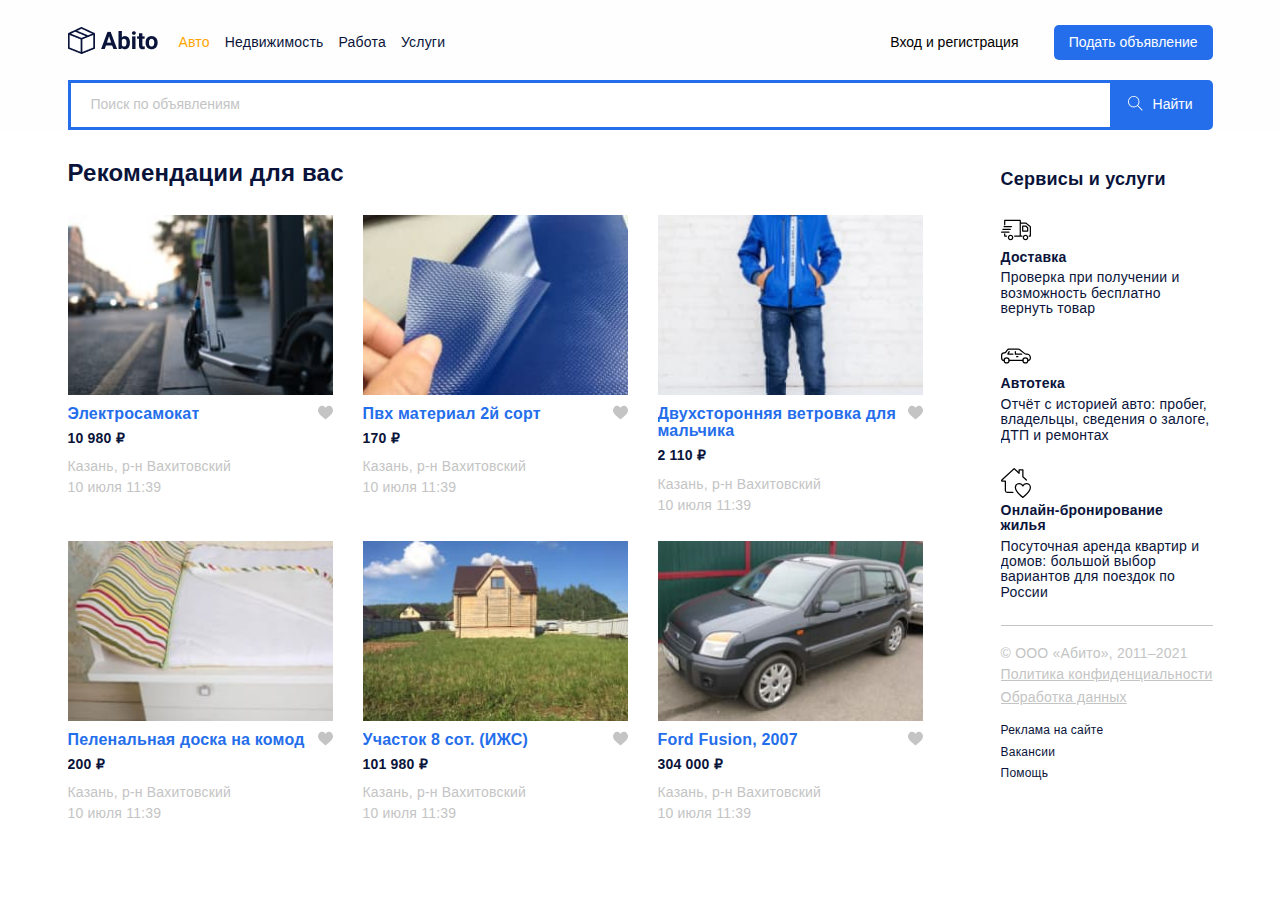
==== commit 64b84046: "Add files via upload" ====
--- a/index.html
+++ b/index.html
@@ -16,8 +16,8 @@
         <div class="container">
             <nav class="menu">
                 <div class="menu__bar">
-                    <a class="menu__link" href="#">
-                        <img class="menu__logo" src="images/logo.png" alt="logo">
+                    <a class="menu__logo" href="index.html">
+                        <img class="logo" src="images/logo.png" alt="logo">
                     </a>
                     <button class="menu__btn menu__btn--active" type="button">
                         <span></span>
@@ -241,7 +241,7 @@
                             </li>
                             <li class="recommendations__item">
                                 <article class="recommendations__card product-card">
-                                    <a class="recommendations__link" href=" # ">
+                                    <a class="recommendations__link" href="product.html">
                                         <img class="recommendations__img" src=" images/recommendations/6.jpg" alt="Ford Fusion, 2007">
                                     </a>
                                     <div class="recommendations__box">
@@ -319,19 +319,19 @@
 
                         <div class="nav-bar">
                             <div class="nav-bar__info">
-                                <span>
+                                <p>
                                     © ООО «Абито», 2011–2021
-                                </span>
-                                <span>
+                                </p>
+                                <p>
                                     <a class="nav-bar__link  nav-bar__link--decoration" href="#">
                                         Политика конфиденциальности
                                     </a>
-                                </span>
-                                <span>
+                                </p>
+                                <p>
                                     <a class="nav-bar__link nav-bar__link--decoration" href="#">
                                         Обработка данных
                                     </a>
-                                </span>
+                                </p>
                             </div>
                             <ul class="nav-bar__links">
                                 <li class="nav-bar__item">
--- a/css/style.min.css
+++ b/css/style.min.css
@@ -1 +1 @@
-@font-face{font-family:'Roboto';font-weight:700;font-style:normal;src:url("./fonts/Roboto-Bold.woff2") format("woff2"),url("./fonts/Roboto-Bold.woff") format("woff");font-display:swap}@font-face{font-family:'Roboto';font-weight:400;font-style:normal;src:url("./fonts/Regular-Bold.woff2") format("woff2"),url("./fonts/Regular-Bold.woff") format("woff");font-display:swap}html{-webkit-box-sizing:border-box;box-sizing:border-box}*,*::after,*::before{-webkit-box-sizing:inherit;box-sizing:inherit}ul,ol{padding:0}a{text-decoration:none;color:inherit}body,h1,h2,h3,h4,h5,h6,p,ul,ol,li,figure,figcaption,blockquote,dl,dd{margin:0}ul{list-style:none}img{max-width:100%}input,button,textarea,select{font:inherit}button{cursor:pointer}.slick-slider{position:relative;display:block;-webkit-box-sizing:border-box;box-sizing:border-box;-webkit-touch-callout:none;-webkit-user-select:none;-moz-user-select:none;-ms-user-select:none;user-select:none;-ms-touch-action:pan-y;touch-action:pan-y;-webkit-tap-highlight-color:transparent}.slick-list{position:relative;overflow:hidden;display:block;margin:0;padding:0}.slick-list:focus{outline:none}.slick-list.dragging{cursor:pointer;cursor:hand}.slick-slider .slick-track,.slick-slider .slick-list{-webkit-transform:translate3d(0, 0, 0);-ms-transform:translate3d(0, 0, 0);transform:translate3d(0, 0, 0)}.slick-track{position:relative;left:0;top:0;display:block;margin-left:auto;margin-right:auto}.slick-track:before,.slick-track:after{content:"";display:table}.slick-track:after{clear:both}.slick-loading .slick-track{visibility:hidden}.slick-slide{float:left;height:100%;min-height:1px;display:none}[dir="rtl"] .slick-slide{float:right}.slick-slide img{display:block}.slick-slide.slick-loading img{display:none}.slick-slide.dragging img{pointer-events:none}.slick-initialized .slick-slide{display:block}.slick-loading .slick-slide{visibility:hidden}.slick-vertical .slick-slide{display:block;height:auto;border:1px solid transparent}.slick-arrow.slick-hidden{display:none}.jq-ry-container{position:relative;padding:0 5px;line-height:0;display:block;cursor:pointer;-webkit-box-sizing:content-box;box-sizing:content-box;direction:ltr}.jq-ry-container[readonly="readonly"]{cursor:default}.jq-ry-container>.jq-ry-group-wrapper{position:relative;width:100%}.jq-ry-container>.jq-ry-group-wrapper>.jq-ry-group{position:relative;line-height:0;z-index:10;white-space:nowrap}.jq-ry-container>.jq-ry-group-wrapper>.jq-ry-group>svg{display:inline-block}.jq-ry-container>.jq-ry-group-wrapper>.jq-ry-group.jq-ry-normal-group{width:100%}.jq-ry-container>.jq-ry-group-wrapper>.jq-ry-group.jq-ry-rated-group{width:0;z-index:11;position:absolute;top:0;left:0;overflow:hidden}html,body{height:100%}body{font-size:14px;line-height:1.1;font-family:"Roboto",sans-serif;color:#0A143A;font-weight:400;letter-spacing:0.2px}.sr-only{position:absolute;width:1px;height:1px;padding:0;margin:-1px;overflow:hidden;clip:rect(0, 0, 0, 0);white-space:nowrap;border:0}.container{max-width:1175px;margin:0 auto;padding:0 15px}.advertising-two{margin-bottom:25px}.header{position:fixed;top:0;left:0;right:0;z-index:999;background-color:#fefefe}.menu{margin-bottom:20px;padding:25px 0 0 0;display:-webkit-box;display:-ms-flexbox;display:flex;-webkit-box-pack:justify;-ms-flex-pack:justify;justify-content:space-between;-webkit-box-align:center;-ms-flex-align:center;align-items:center;outline-color:#000000;outline-offset:5px}.menu__btn{display:none}.menu__items{display:-webkit-box;display:-ms-flexbox;display:flex}.menu__item:not(:last-child){margin-right:15px}.menu__logo{margin-right:20px}.menu__link{-webkit-transition:color 0.5s;-o-transition:color 0.5s;transition:color 0.5s;z-index:100;-webkit-line-clamp:1;-webkit-box-orient:vertical;overflow:hidden}.menu__link:focus{color:#f0f}.menu__link:hover{color:orange}.menu__link:active{color:#fb0909}.menu__link--active{color:orange}.menu__bar{display:-webkit-box;display:-ms-flexbox;display:flex;-webkit-box-align:center;-ms-flex-align:center;align-items:center}.nav__link{border:none;-webkit-transition:color 0.5s;-o-transition:color 0.5s;transition:color 0.5s;-webkit-line-clamp:1;-webkit-box-orient:vertical;overflow:hidden}.nav__link--active{color:orange}.nav__link--registrar{background-color:transparent;-webkit-transition:color 0.5s;-o-transition:color 0.5s;transition:color 0.5s}.nav__link--registrar:focus{outline:solid #0A143A}.nav__link--registrar:hover{color:#14B4BE}.nav__link--registrar:active{color:#fb0909}.nav__link--submit{padding:10px 15px;background-color:#256EEB;border-radius:5px;color:white;-webkit-transition:background-color 0.5s;-o-transition:background-color 0.5s;transition:background-color 0.5s}.nav__link--submit:focus{outline:solid #0A143A}.nav__link--submit:hover{background-color:#91b200}.nav__link--submit:active{color:#fb0909}.nav__link:not(:last-child){margin-right:25px}.form{display:-webkit-box;display:-ms-flexbox;display:flex}.form__input{padding:14px 20px 14px 20px;max-width:1335px;border:3px solid #256EEB;width:100%;display:-webkit-box;-webkit-line-clamp:3;-webkit-box-orient:vertical;overflow:hidden}.form__input::-webkit-input-placeholder{color:#C4C4C4}.form__input::-moz-placeholder{color:#C4C4C4}.form__input:-ms-input-placeholder{color:#C4C4C4}.form__input::-ms-input-placeholder{color:#C4C4C4}.form__input::placeholder{color:#C4C4C4}.form__search{position:relative;padding:16px 20px 16px 40px;background-color:#256EEB;color:#fff;border:none;border-radius:0px 5px 5px 0px;-webkit-transition:background-color 0.5s;-o-transition:background-color 0.5s;transition:background-color 0.5s}.form__search::before{content:'';position:absolute;top:16px;left:15px;height:15px;width:15px;background-image:url("../images/icons/search.svg")}.form__search:focus{outline:solid #0A143A}.form__search:hover{background-color:#91b200}.form__search:active{color:#fb0909}.recommendations{display:block;padding-top:160px}.recommendations__title{font-weight:700;font-size:24px;margin-bottom:25px;display:-webkit-box;-webkit-line-clamp:3;-webkit-box-orient:vertical;overflow:hidden}.recommendations__list{display:-webkit-box;display:-ms-flexbox;display:flex;-ms-flex-wrap:wrap;flex-wrap:wrap;max-width:885px;margin-left:-15px}.recommendations__item{max-width:265px;margin:0 15px 20px}.recommendations__img{width:265px;height:180px;margin-bottom:10px;-o-object-fit:cover;object-fit:cover;-webkit-transition:opacity 0.5s;-o-transition:opacity 0.5s;transition:opacity 0.5s}.recommendations__img:focus{outline:solid #0A143A}.recommendations__img:hover{opacity:0.7}.recommendations__img:active{color:#fb0909}.recommendations__box{display:-webkit-box;display:-ms-flexbox;display:flex;-webkit-box-pack:justify;-ms-flex-pack:justify;justify-content:space-between}.recommendations__inner{display:-webkit-box;display:-ms-flexbox;display:flex;-webkit-box-pack:justify;-ms-flex-pack:justify;justify-content:space-between}.recommendations__subtitle{color:#256EEB;font-weight:700;font-size:16px;margin-bottom:5px;width:245px;-webkit-transition:color 0.5s;-o-transition:color 0.5s;transition:color 0.5s;display:-webkit-box;-webkit-line-clamp:3;-webkit-box-orient:vertical;overflow:hidden}.recommendations__subtitle:focus{outline:solid #0A143A}.recommendations__subtitle:hover{color:#14B4BE}.recommendations__subtitle:active{color:#fb0909}.recommendations__svg path{-webkit-transition:fill 0.5s;-o-transition:fill 0.5s;transition:fill 0.5s}.recommendations__svg path:hover{fill:#256EEB}.recommendations__svg{width:15px;height:15px;cursor:pointer}.recommendations__time{display:block}.recommendations__price{margin-bottom:10px;font-weight:700;display:-webkit-box;-webkit-line-clamp:3;-webkit-box-orient:vertical;overflow:hidden}.recommendations__info{color:#C4C4C4;margin-bottom:5px;line-height:1.5;display:-webkit-box;-webkit-line-clamp:3;-webkit-box-orient:vertical;overflow:hidden}.services__title{padding-top:10px;font-size:18px;font-weight:700;margin-bottom:25px;-webkit-line-clamp:1;-webkit-box-orient:vertical;overflow:hidden}.services__text{display:-webkit-box;-webkit-line-clamp:5;-webkit-box-orient:vertical;overflow:hidden}.services__list{margin-bottom:20px;max-width:245px;border-bottom:1px solid #C4C4C4}.services__item{padding-top:35px;margin-bottom:25px;position:relative;background-repeat:no-repeat;max-width:210px}.services__item::before{content:"";position:absolute;top:0;right:0;background-size:cover;height:30px;width:30px}.services__item--delivery{background-image:url("../images/icons/delivery.svg")}.services__item--sedan{background-image:url("../images/icons/sedan.svg")}.services__item--booking{background-image:url("../images/icons/booking.svg")}.services__subtitle{font-weight:700;margin-bottom:5px;font-size:14px}.nav-bar{max-width:230px}.nav-bar__links{font-size:12px}.nav-bar__link{margin-bottom:5px;-webkit-transition:color 0.5s;-o-transition:color 0.5s;transition:color 0.5s;display:-webkit-box;-webkit-line-clamp:3;-webkit-box-orient:vertical;overflow:hidden}.nav-bar__link:focus{outline:solid #0A143A}.nav-bar__link:hover{color:#14B4BE}.nav-bar__link:active{color:#fb0909}.nav-bar__item{margin-bottom:5px}.nav-bar__info{margin-bottom:15px;color:#C4C4C4}.nav-bar__info span{margin-bottom:5px;display:block;display:-webkit-box;-webkit-line-clamp:3;-webkit-box-orient:vertical;overflow:hidden}.nav-bar__link--decoration{text-decoration:underline}.product-info{padding-top:160px;display:-webkit-box;display:-ms-flexbox;display:flex;-webkit-box-pack:justify;-ms-flex-pack:justify;justify-content:space-between;-ms-flex-wrap:wrap;flex-wrap:wrap}.product-slider{max-width:460px;margin-right:30px;margin-bottom:30px}.product-slider__title{font-size:24px;font-weight:700;margin-bottom:25px;display:-webkit-box;-webkit-line-clamp:3;-webkit-box-orient:vertical;overflow:hidden}.product-slider__big{max-width:460px;height:357px;margin-bottom:15px}.product-slider__images{max-width:460px;height:357px}.product-slider__small{height:55px;margin-bottom:30px}.product-slider__small .slick-slide{width:68px;height:60px;margin-right:10px;cursor:pointer}.product-slider__small .slick-list{max-width:380px}.product-slider__img{width:68px;height:63px;-o-object-fit:cover;object-fit:cover}.product-slider__text{line-height:1.3}.product-slider__text span{display:-webkit-box;-webkit-line-clamp:2;-webkit-box-orient:vertical;overflow:hidden}.seller{max-width:264px}.seller__price{font-weight:700;font-size:24px;margin-bottom:25px;display:block;display:-webkit-box;-webkit-line-clamp:2;-webkit-box-orient:vertical;overflow:hidden}.seller__info{margin-bottom:30px;position:relative}.seller__img{content:"";position:absolute;top:0;right:5px;height:50px;width:50px;background-size:cover;background-repeat:no-repeat}.seller__name{font-weight:700;padding-bottom:5px;display:block;display:-webkit-box;-webkit-line-clamp:2;-webkit-box-orient:vertical;overflow:hidden}.seller__inner{display:-webkit-box;display:-ms-flexbox;display:flex}.seller__status{font-size:12px}.seller__review{color:#C4C4C4;-webkit-transition:color 0.5s;-o-transition:color 0.5s;transition:color 0.5s}.seller__review:focus{outline:solid black}.seller__review:hover{color:#00B2A0}.seller__review:active{color:#fb0909}.seller__button{border:none;border-radius:5px;color:#fff;-webkit-transition:background-color 0.5s;-o-transition:background-color 0.5s;transition:background-color 0.5s}.seller__button:focus{outline:#0A143A}.seller__button:hover{background-color:#91b200}.seller__button:active{color:#fb0909}.seller__button--tel{background-color:#256EEB;padding:19px 70px;margin-bottom:15px}.seller__button--email{background-color:#14B4BE;padding:19px 60px}.jq-ry-container>.jq-ry-group-wrapper>.jq-ry-group>svg{width:10px;height:10px;margin-bottom:5px}.jq-ry-container{width:54px;padding:0}.aside{max-width:265px}.advertising{margin-bottom:20px;border-bottom:1px solid #C4C4C4}.advertising__img{-o-object-fit:cover;object-fit:cover;max-width:265px;height:185px}@media (max-width: 1175px){.recommendations__title{text-align:center;margin-bottom:20px}.recommendations__inner{display:block}.recommendations__list{margin:0 auto;max-width:-webkit-max-content;max-width:-moz-max-content;max-width:max-content;-webkit-box-pack:center;-ms-flex-pack:center;justify-content:center}.recommendations__subtitle{margin-bottom:10px}.recommendations__priсe{padding-top:10px}.services{margin-bottom:20px}.services__list{margin:0 auto 20px;max-width:-webkit-max-content;max-width:-moz-max-content;max-width:max-content;display:-webkit-box;display:-ms-flexbox;display:flex}.services__item{max-width:265px}.services__item:not(:last-child){margin-right:30px}.services__title{text-align:center;margin-bottom:20px}.nav-bar__info{margin-bottom:20px;color:#C4C4C4}.nav-bar__links{font-size:12px}.product-slider__title{margin-bottom:20px}.product-slider__small{height:55px;margin-bottom:20px}.product-slider__big{height:360px}.seller{margin-right:30px}.seller__button--tel{margin-bottom:20px}.seller__info{margin-bottom:20px}.seller__price{margin-bottom:20px}.nav-bar{margin:0 auto}.advertising-two{margin-bottom:20px}}@media (max-width: 992px){.seller{-webkit-box-ordinal-group:2;-ms-flex-order:1;order:1;padding-bottom:10px;margin-right:0px}}@media (max-width: 805px){.menu__btn.active span{-webkit-transform:scale(0);-ms-transform:scale(0);transform:scale(0)}.menu__btn.active:before{-webkit-transform:rotate(45deg);-ms-transform:rotate(45deg);transform:rotate(45deg);top:9px}.menu__btn.active::after{-webkit-transform:rotate(-45deg);-ms-transform:rotate(-45deg);transform:rotate(-45deg);bottom:9px}.menu{-webkit-box-ordinal-group:2;-ms-flex-order:1;order:1;display:block;margin-bottom:0px;padding:10px 0 0 0}.menu__bar{-webkit-box-pack:justify;-ms-flex-pack:justify;justify-content:space-between;margin-bottom:20px;padding-top:10px}.menu__items{-webkit-transform:translateY(-200%);-ms-transform:translateY(-200%);transform:translateY(-200%);position:absolute;top:0px;width:100%;left:0;display:block;text-align:center;z-index:5;background-color:#edf1f4;-webkit-transition:-webkit-transform 1s;transition:-webkit-transform 1s;-o-transition:transform 1s;transition:transform 1s;transition:transform 1s, -webkit-transform 1s;padding:100px 0 15px}.menu__items.menu__items--active{-webkit-transform:translateY(0%);-ms-transform:translateY(0%);transform:translateY(0%)}.menu__item{width:100%;margin-right:0}.menu__link{display:block;padding:10px 0}.menu__btn{width:30px;height:22px;position:relative;border:none;display:-webkit-box;display:-ms-flexbox;display:flex;-webkit-box-pack:justify;-ms-flex-pack:justify;justify-content:space-between;-webkit-box-align:center;-ms-flex-align:center;align-items:center;background-color:transparent;padding:0;z-index:10}.menu__btn span{height:3px;width:100%;background-color:#000000}.menu__btn::before,.menu__btn::after{position:absolute;content:'';height:3px;width:100%;background-color:#000000}.menu__btn::before{content:'';top:0}.menu__btn::after{bottom:0}.nav{display:none}.services{padding-bottom:30px}.services__list{display:block}.services__item{margin-right:0px}.product-info{-webkit-box-pack:center;-ms-flex-pack:center;justify-content:center}.product-slider{max-width:100%;margin:0 30px 30px}.product-slider__title{text-align:center}.product-slider__small{-webkit-box-pack:center;-ms-flex-pack:center;justify-content:center;display:-webkit-box;display:-ms-flexbox;display:flex}.product-slider__text{margin:0 auto;max-width:395px}.product-slider__img{width:68px;height:68px}.seller{margin:0 30px 30px;-webkit-box-ordinal-group:1;-ms-flex-order:0;order:0}.aside{margin:0 30px}.nav-bar{max-width:290px}}@media (max-width: 570px){.header{margin-bottom:30px}.services__item:not(:last-child){margin-right:0px}.product-slider__title{font-size:20px}.product-slider__big{max-width:315px;margin:0 auto 15px;height:auto}.product-slider__images{height:250px}.product-slider__img{width:48px;height:48px}.product-slider__small{margin-bottom:15px}.seller{margin:0 0 30px 0}.seller__price{font-size:20px}.product-slider__small .slick-list{max-width:290px}.product-slider__small .slick-slide{width:50px}.nav-bar{max-width:270px}.nav-bar__info{margin:20px auto}}
+@font-face{font-family:'Roboto';font-weight:700;font-style:normal;src:url("./fonts/Roboto-Bold.woff2") format("woff2"),url("./fonts/Roboto-Bold.woff") format("woff");font-display:swap}@font-face{font-family:'Roboto';font-weight:400;font-style:normal;src:url("./fonts/Regular-Bold.woff2") format("woff2"),url("./fonts/Regular-Bold.woff") format("woff");font-display:swap}html{-webkit-box-sizing:border-box;box-sizing:border-box}*,*::after,*::before{-webkit-box-sizing:inherit;box-sizing:inherit}ul,ol{padding:0}a{text-decoration:none;color:inherit}body,h1,h2,h3,h4,h5,h6,p,ul,ol,li,figure,figcaption,blockquote,dl,dd{margin:0}ul{list-style:none}img{max-width:100%}input,button,textarea,select{font:inherit}button{cursor:pointer}.slick-slider{position:relative;display:block;-webkit-box-sizing:border-box;box-sizing:border-box;-webkit-touch-callout:none;-webkit-user-select:none;-moz-user-select:none;-ms-user-select:none;user-select:none;-ms-touch-action:pan-y;touch-action:pan-y;-webkit-tap-highlight-color:transparent}.slick-list{position:relative;overflow:hidden;display:block;margin:0;padding:0}.slick-list:focus{outline:none}.slick-list.dragging{cursor:pointer;cursor:hand}.slick-slider .slick-track,.slick-slider .slick-list{-webkit-transform:translate3d(0, 0, 0);-ms-transform:translate3d(0, 0, 0);transform:translate3d(0, 0, 0)}.slick-track{position:relative;left:0;top:0;display:block;margin-left:auto;margin-right:auto}.slick-track:before,.slick-track:after{content:"";display:table}.slick-track:after{clear:both}.slick-loading .slick-track{visibility:hidden}.slick-slide{float:left;height:100%;min-height:1px;display:none}[dir="rtl"] .slick-slide{float:right}.slick-slide img{display:block}.slick-slide.slick-loading img{display:none}.slick-slide.dragging img{pointer-events:none}.slick-initialized .slick-slide{display:block}.slick-loading .slick-slide{visibility:hidden}.slick-vertical .slick-slide{display:block;height:auto;border:1px solid transparent}.slick-arrow.slick-hidden{display:none}.jq-ry-container{position:relative;padding:0 5px;line-height:0;display:block;cursor:pointer;-webkit-box-sizing:content-box;box-sizing:content-box;direction:ltr}.jq-ry-container[readonly="readonly"]{cursor:default}.jq-ry-container>.jq-ry-group-wrapper{position:relative;width:100%}.jq-ry-container>.jq-ry-group-wrapper>.jq-ry-group{position:relative;line-height:0;z-index:10;white-space:nowrap}.jq-ry-container>.jq-ry-group-wrapper>.jq-ry-group>svg{display:inline-block}.jq-ry-container>.jq-ry-group-wrapper>.jq-ry-group.jq-ry-normal-group{width:100%}.jq-ry-container>.jq-ry-group-wrapper>.jq-ry-group.jq-ry-rated-group{width:0;z-index:11;position:absolute;top:0;left:0;overflow:hidden}html,body{height:100%}body{font-size:14px;line-height:1.1;font-family:"Roboto",sans-serif;color:#0A143A;font-weight:400;letter-spacing:0.2px}.sr-only{position:absolute;width:1px;height:1px;padding:0;margin:-1px;overflow:hidden;clip:rect(0, 0, 0, 0);white-space:nowrap;border:0}.container{max-width:1175px;margin:0 auto;padding:0 15px}.advertising-two{margin-bottom:25px}.header{position:fixed;top:0;left:0;right:0;z-index:999;background-color:#fefefe}.menu{margin-bottom:20px;padding:25px 0 0 0;display:-webkit-box;display:-ms-flexbox;display:flex;-webkit-box-pack:justify;-ms-flex-pack:justify;justify-content:space-between;-webkit-box-align:center;-ms-flex-align:center;align-items:center}.menu__btn{display:none}.menu__items{display:-webkit-box;display:-ms-flexbox;display:flex}.menu__item:not(:last-child){margin-right:15px}.menu__logo{margin-right:20px;-webkit-transition:color 0.5s;-o-transition:color 0.5s;transition:color 0.5s}.menu__logo:focus{outline:solid black}.menu__logo:hover{color:#00B2A0}.menu__logo:active{color:#fb0909}.menu__link{-webkit-transition:color 0.5s;-o-transition:color 0.5s;transition:color 0.5s;z-index:100;-webkit-line-clamp:1;-webkit-box-orient:vertical;overflow:hidden;outline-color:#000000;outline-offset:5px}.menu__link:focus{color:#f0f}.menu__link:hover{color:orange}.menu__link:active{color:#fb0909}.menu__link--active{color:orange}.menu__bar{display:-webkit-box;display:-ms-flexbox;display:flex;-webkit-box-align:center;-ms-flex-align:center;align-items:center}.nav__link{border:none;-webkit-transition:color 0.5s;-o-transition:color 0.5s;transition:color 0.5s;-webkit-line-clamp:1;-webkit-box-orient:vertical;overflow:hidden}.nav__link--active{color:orange}.nav__link--registrar{background-color:transparent;-webkit-transition:color 0.5s;-o-transition:color 0.5s;transition:color 0.5s}.nav__link--registrar:focus{outline:solid #0A143A}.nav__link--registrar:hover{color:#14B4BE}.nav__link--registrar:active{color:#fb0909}.nav__link--submit{padding:10px 15px;background-color:#256EEB;border-radius:5px;color:white;-webkit-transition:background-color 0.5s;-o-transition:background-color 0.5s;transition:background-color 0.5s}.nav__link--submit:focus{outline:solid #0A143A}.nav__link--submit:hover{background-color:#91b200}.nav__link--submit:active{color:#fb0909}.nav__link:not(:last-child){margin-right:25px}.form{display:-webkit-box;display:-ms-flexbox;display:flex}.form__input{padding:14px 20px 14px 20px;max-width:1335px;border:3px solid #256EEB;width:100%;display:-webkit-box;-webkit-line-clamp:3;-webkit-box-orient:vertical;overflow:hidden;outline-color:#0A143A}.form__input::-webkit-input-placeholder{color:#C4C4C4}.form__input::-moz-placeholder{color:#C4C4C4}.form__input:-ms-input-placeholder{color:#C4C4C4}.form__input::-ms-input-placeholder{color:#C4C4C4}.form__input::placeholder{color:#C4C4C4}.form__search{position:relative;padding:16px 20px 16px 40px;background-color:#256EEB;color:#fff;border:none;border-radius:0px 5px 5px 0px;-webkit-transition:background-color 0.5s;-o-transition:background-color 0.5s;transition:background-color 0.5s}.form__search::before{content:'';position:absolute;top:16px;left:15px;height:15px;width:15px;background-image:url("../images/icons/search.svg")}.form__search:focus{outline:solid #0A143A}.form__search:hover{background-color:#91b200}.form__search:active{color:#fb0909}.recommendations{display:block;padding-top:160px}.recommendations__title{font-weight:700;font-size:24px;margin-bottom:25px;display:-webkit-inline-box;-webkit-line-clamp:3;-webkit-box-orient:vertical;overflow:hidden;outline-color:#0A143A}.recommendations__list{display:-webkit-box;display:-ms-flexbox;display:flex;-ms-flex-wrap:wrap;flex-wrap:wrap;max-width:885px;margin-left:-15px}.recommendations__item{max-width:265px;margin:0 15px 20px}.recommendations__img{width:265px;height:180px;margin-bottom:10px;-o-object-fit:cover;object-fit:cover;-webkit-transition:opacity 0.5s;-o-transition:opacity 0.5s;transition:opacity 0.5s;display:block}.recommendations__img:focus{outline-color:#0A143A}.recommendations__img:hover{opacity:0.7}.recommendations__img:active{color:#fb0909}.recommendations__box{display:-webkit-box;display:-ms-flexbox;display:flex;-webkit-box-pack:justify;-ms-flex-pack:justify;justify-content:space-between}.recommendations__inner{display:-webkit-box;display:-ms-flexbox;display:flex;-webkit-box-pack:justify;-ms-flex-pack:justify;justify-content:space-between}.recommendations__subtitle{color:#256EEB;font-weight:700;font-size:16px;margin-bottom:5px;max-width:240px;-webkit-transition:color 0.5s;-o-transition:color 0.5s;transition:color 0.5s;display:-webkit-inline-box;-webkit-line-clamp:3;-webkit-box-orient:vertical;overflow:hidden}.recommendations__subtitle:focus{outline:solid #0A143A}.recommendations__subtitle:hover{color:#14B4BE}.recommendations__subtitle:active{color:#fb0909}.recommendations__svg path{-webkit-transition:fill 0.5s;-o-transition:fill 0.5s;transition:fill 0.5s}.recommendations__svg path:hover{fill:#256EEB}.recommendations__svg{width:15px;height:15px;cursor:pointer}.recommendations__time{display:block}.recommendations__price{margin-bottom:10px;font-weight:700;display:-webkit-box;-webkit-line-clamp:3;-webkit-box-orient:vertical;overflow:hidden}.recommendations__info{color:#C4C4C4;margin-bottom:5px;line-height:1.5;display:-webkit-box;-webkit-line-clamp:3;-webkit-box-orient:vertical;overflow:hidden}.services__title{padding-top:10px;font-size:18px;font-weight:700;margin-bottom:25px;-webkit-line-clamp:1;-webkit-box-orient:vertical;overflow:hidden}.services__text{display:-webkit-box;-webkit-line-clamp:5;-webkit-box-orient:vertical;overflow:hidden}.services__list{margin-bottom:20px;max-width:245px;border-bottom:1px solid #C4C4C4}.services__item{padding-top:35px;margin-bottom:25px;position:relative;background-repeat:no-repeat;max-width:210px}.services__item::before{content:"";position:absolute;top:0;right:0;background-size:cover;height:30px;width:30px}.services__item--delivery{background-image:url("../images/icons/delivery.svg")}.services__item--sedan{background-image:url("../images/icons/sedan.svg")}.services__item--booking{background-image:url("../images/icons/booking.svg")}.services__subtitle{font-weight:700;margin-bottom:5px;font-size:14px}.nav-bar{max-width:230px}.nav-bar__links{font-size:12px}.nav-bar__link{-webkit-transition:color 0.5s;-o-transition:color 0.5s;transition:color 0.5s;display:-webkit-inline-box;-webkit-line-clamp:3;-webkit-box-orient:vertical;overflow:hidden}.nav-bar__link:focus{outline:solid #0A143A}.nav-bar__link:hover{color:#14B4BE}.nav-bar__link:active{color:#fb0909}.nav-bar__item{margin-bottom:5px}.nav-bar__info{margin-bottom:15px;color:#C4C4C4}.nav-bar__info p{margin-bottom:5px}.nav-bar__link--decoration{text-decoration:underline}.product-info{padding-top:160px;display:-webkit-box;display:-ms-flexbox;display:flex;-webkit-box-pack:justify;-ms-flex-pack:justify;justify-content:space-between;-ms-flex-wrap:wrap;flex-wrap:wrap}.product-slider{max-width:460px;margin-right:30px;margin-bottom:30px}.product-slider__title{font-size:24px;font-weight:700;margin-bottom:25px;display:-webkit-box;-webkit-line-clamp:3;-webkit-box-orient:vertical;overflow:hidden}.product-slider__big{max-width:460px;height:357px;margin-bottom:15px}.product-slider__images{max-width:460px;height:357px}.product-slider__small{height:55px;margin-bottom:30px}.product-slider__small .slick-slide{width:68px;height:60px;margin-right:10px;cursor:pointer}.product-slider__small .slick-list{max-width:380px}.product-slider__img{width:68px;height:63px;-o-object-fit:cover;object-fit:cover}.product-slider__text{line-height:1.3}.product-slider__text span{display:-webkit-box;-webkit-line-clamp:2;-webkit-box-orient:vertical;overflow:hidden}.seller{max-width:264px}.seller__price{font-weight:700;font-size:24px;margin-bottom:25px;display:block;display:-webkit-box;-webkit-line-clamp:2;-webkit-box-orient:vertical;overflow:hidden}.seller__info{margin-bottom:30px;position:relative}.seller__img{content:'';position:absolute;top:0;right:5px;height:50px;width:50px;background-size:cover;background-repeat:no-repeat;background-image:url("../images/seller-face/seller1.jpg");outline-color:#0A143A}.seller__name{font-weight:700;padding-bottom:5px;display:block;display:-webkit-box;-webkit-line-clamp:2;-webkit-box-orient:vertical;overflow:hidden}.seller__inner{display:-webkit-box;display:-ms-flexbox;display:flex}.seller__status{font-size:12px}.seller__review{color:#C4C4C4;-webkit-transition:color 0.5s;-o-transition:color 0.5s;transition:color 0.5s}.seller__review:focus{outline:solid black}.seller__review:hover{color:#00B2A0}.seller__review:active{color:#fb0909}.seller__button{border:none;border-radius:5px;color:#fff;-webkit-transition:background-color 0.5s;-o-transition:background-color 0.5s;transition:background-color 0.5s}.seller__button:focus{outline:solid #0A143A}.seller__button:hover{background-color:#91b200}.seller__button:active{color:#fb0909}.seller__button--tel{background-color:#256EEB;padding:19px 70px;margin-bottom:15px}.seller__button--email{background-color:#14B4BE;padding:19px 60px}.jq-ry-container>.jq-ry-group-wrapper>.jq-ry-group>svg{width:10px;height:10px;margin-bottom:5px}.jq-ry-container{width:54px;padding:0}.aside{max-width:265px}.advertising{margin-bottom:20px;border-bottom:1px solid #C4C4C4}.advertising__img{-o-object-fit:cover;object-fit:cover;max-width:265px;height:185px}@media (max-width: 1175px){.recommendations__title{text-align:center;margin-bottom:20px}.recommendations__inner{display:block}.recommendations__list{margin:0 auto;max-width:-webkit-max-content;max-width:-moz-max-content;max-width:max-content;-webkit-box-pack:center;-ms-flex-pack:center;justify-content:center}.recommendations__subtitle{margin-bottom:10px}.recommendations__priсe{padding-top:10px}.services{margin-bottom:20px}.services__list{margin:0 auto 20px;max-width:-webkit-max-content;max-width:-moz-max-content;max-width:max-content;display:-webkit-box;display:-ms-flexbox;display:flex}.services__item{max-width:265px}.services__item:not(:last-child){margin-right:30px}.services__title{text-align:center;margin-bottom:20px}.nav-bar__info{margin-bottom:20px;color:#C4C4C4}.nav-bar__links{font-size:12px}.product-slider__title{margin-bottom:20px}.product-slider__small{height:55px;margin-bottom:20px}.product-slider__big{height:360px}.seller{margin-right:30px}.seller__button--tel{margin-bottom:20px}.seller__info{margin-bottom:20px}.seller__price{margin-bottom:20px}.nav-bar{margin:0 auto}.advertising-two{margin-bottom:20px}}@media (max-width: 992px){.seller{-webkit-box-ordinal-group:2;-ms-flex-order:1;order:1;padding-bottom:10px;margin-right:0px}}@media (max-width: 805px){.menu__btn.active span{-webkit-transform:scale(0);-ms-transform:scale(0);transform:scale(0)}.menu__btn.active:before{-webkit-transform:rotate(45deg);-ms-transform:rotate(45deg);transform:rotate(45deg);top:9px}.menu__btn.active::after{-webkit-transform:rotate(-45deg);-ms-transform:rotate(-45deg);transform:rotate(-45deg);bottom:9px}.menu{-webkit-box-ordinal-group:2;-ms-flex-order:1;order:1;display:block;margin-bottom:0px;padding:10px 0 0 0}.menu__bar{-webkit-box-pack:justify;-ms-flex-pack:justify;justify-content:space-between;margin-bottom:20px;padding-top:10px}.menu__items{-webkit-transform:translateY(-200%);-ms-transform:translateY(-200%);transform:translateY(-200%);position:absolute;top:0px;width:100%;left:0;display:block;text-align:center;z-index:5;background-color:#edf1f4;-webkit-transition:-webkit-transform 1s;transition:-webkit-transform 1s;-o-transition:transform 1s;transition:transform 1s;transition:transform 1s, -webkit-transform 1s;padding:100px 0 15px}.menu__items.menu__items--active{-webkit-transform:translateY(0%);-ms-transform:translateY(0%);transform:translateY(0%)}.menu__item{width:100%;margin-right:0}.menu__link{display:block;padding:10px 0}.menu__btn{width:30px;height:22px;position:relative;border:none;display:-webkit-box;display:-ms-flexbox;display:flex;-webkit-box-pack:justify;-ms-flex-pack:justify;justify-content:space-between;-webkit-box-align:center;-ms-flex-align:center;align-items:center;background-color:transparent;padding:0;z-index:10}.menu__btn span{height:3px;width:100%;background-color:#000000}.menu__btn::before,.menu__btn::after{position:absolute;content:'';height:3px;width:100%;background-color:#000000}.menu__btn::before{content:'';top:0}.menu__btn::after{bottom:0}.nav{display:none}.services{padding-bottom:30px}.services__list{display:block}.services__item{margin-right:0px}.product-info{-webkit-box-pack:center;-ms-flex-pack:center;justify-content:center}.product-slider{max-width:100%;margin:0 30px 30px}.product-slider__title{text-align:center}.product-slider__small{-webkit-box-pack:center;-ms-flex-pack:center;justify-content:center;display:-webkit-box;display:-ms-flexbox;display:flex}.product-slider__text{margin:0 auto;max-width:395px}.product-slider__img{width:68px;height:68px}.seller{margin:0 30px 30px;-webkit-box-ordinal-group:1;-ms-flex-order:0;order:0}.aside{margin:0 30px}.nav-bar{max-width:290px}}@media (max-width: 570px){.header{margin-bottom:30px}.services__item:not(:last-child){margin-right:0px}.product-slider__title{font-size:20px}.product-slider__big{max-width:315px;margin:0 auto 15px;height:auto}.product-slider__images{height:250px}.product-slider__img{width:48px;height:48px}.product-slider__small{margin-bottom:15px}.seller{margin:0 0 30px 0}.seller__price{font-size:20px}.product-slider__small .slick-list{max-width:290px}.product-slider__small .slick-slide{width:50px}.nav-bar{max-width:270px}.nav-bar__info{margin:20px auto}}
